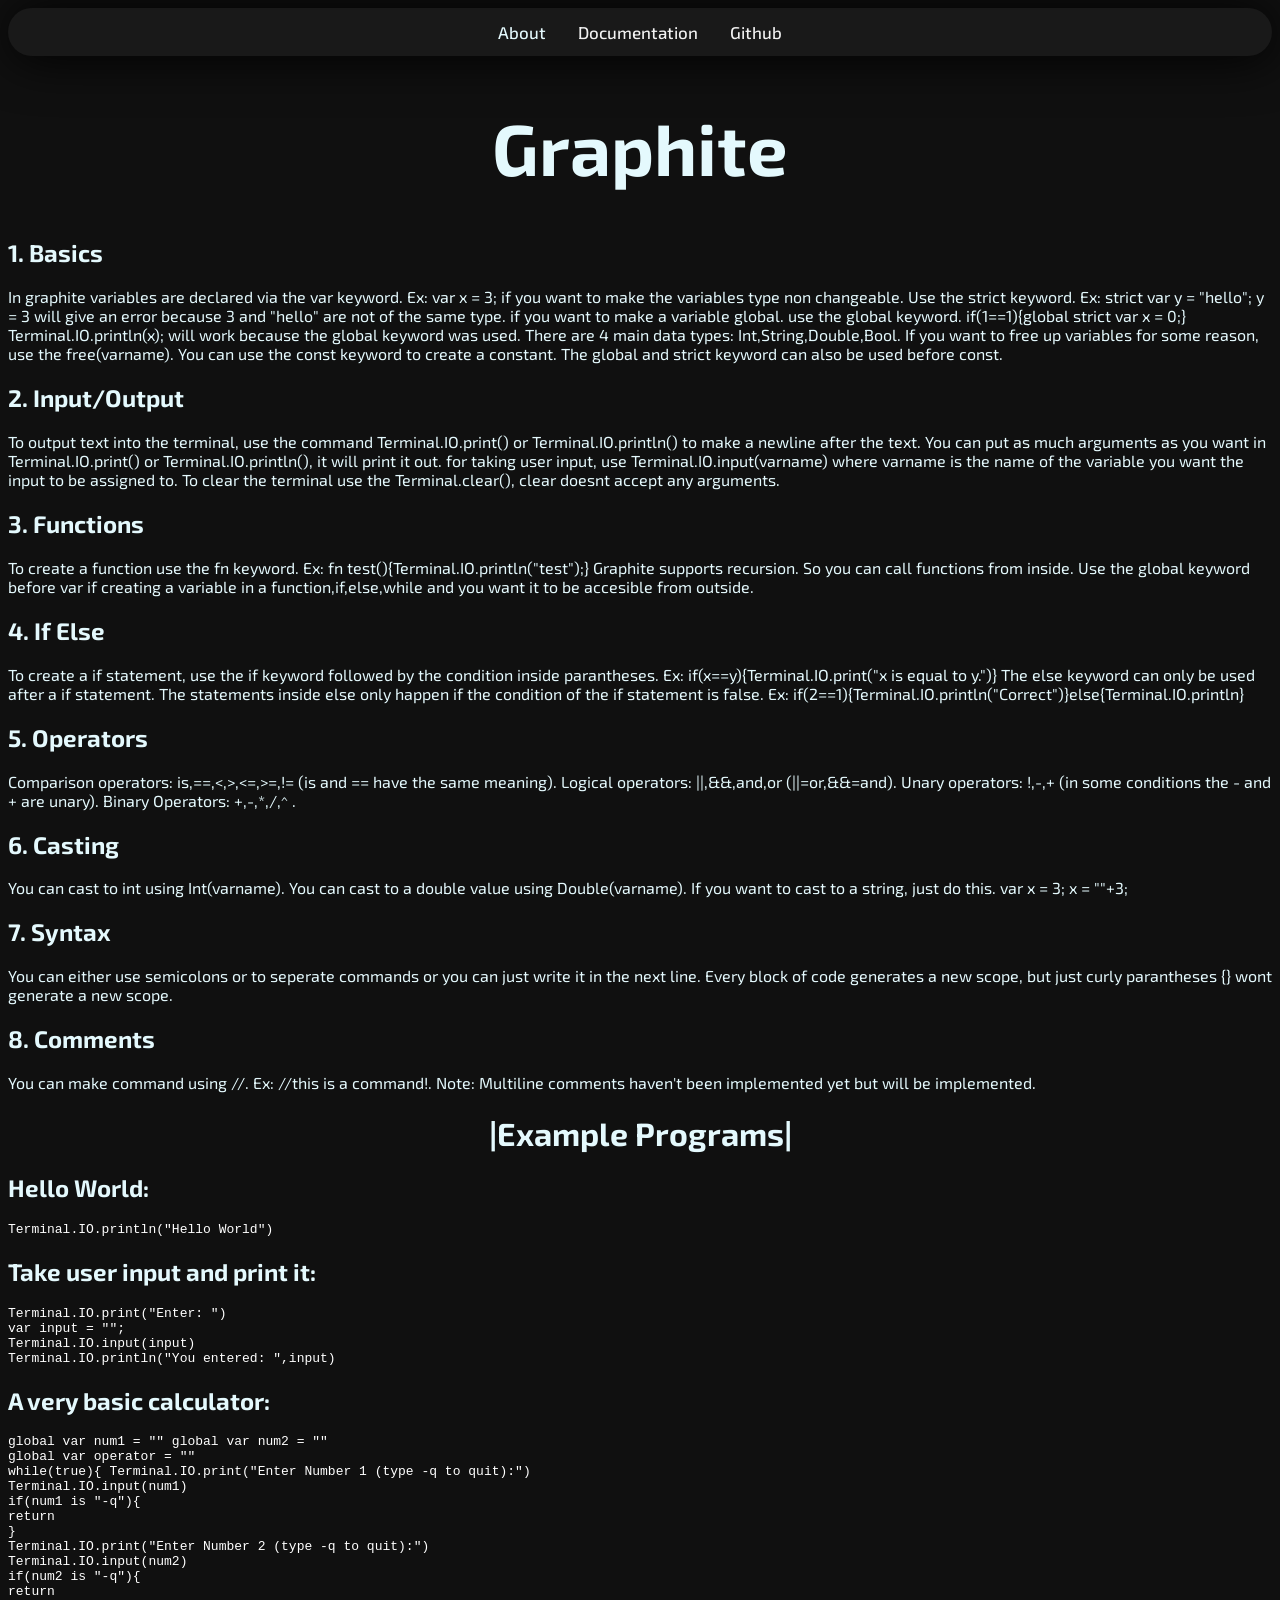
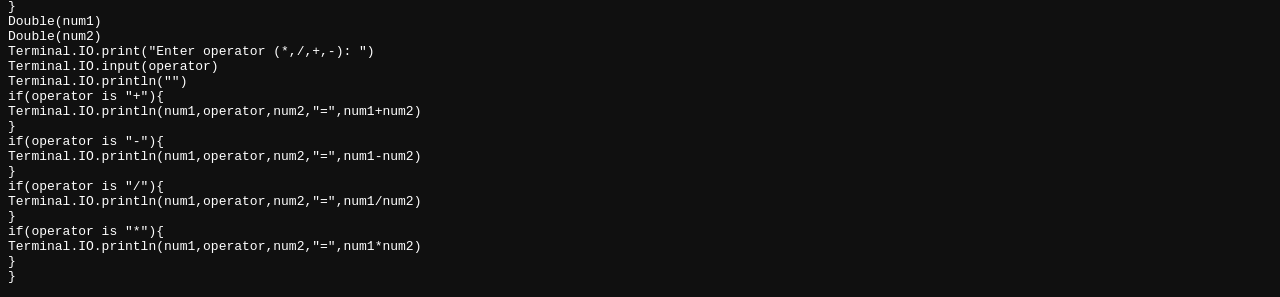
==== documentation/docs.html @ 40293718 "Added parameters into functions. Still fails on some extreme edge cases. Should be fine 99% of the t" ====
<!DOCTYPE html>
<html lang="en">
<head>
    <meta charset="UTF-8">
    <meta name="viewport" content="width=device-width, initial-scale=1.0">
    <title>Graphite|Documentation</title>
    <link rel="stylesheet" href="style.css">
</head>
<body>
    <div class="topnav">
    <a class="active" href="index.html">About</a>
    <a href="docs.html">Documentation</a>
    <a href="#git">Github</a>
    </div>
    <center><h1 id="text" class="Name">Graphite</h1></center>
    <h2>1. Basics</h2>
    <p>In graphite variables are declared via the var keyword. Ex: var x = 3; if you want to make the variables type non changeable. Use the strict keyword. Ex: strict var y = "hello"; y = 3 will give an error because 3 and "hello" are not of the same type. if you want to make a variable global. use the global keyword. if(1==1){global strict var x = 0;} Terminal.IO.println(x); will work because the global keyword was used. There are 4 main data types: Int,String,Double,Bool. If you want to free up variables for some reason, use the free(varname). You can use the const keyword to create a constant. The global and strict keyword can also be used before const.</p>
    <h2>2. Input/Output</h2>
    <p>To output text into the terminal, use the command Terminal.IO.print() or Terminal.IO.println() to make a newline after the text. You can put as much arguments as you want in Terminal.IO.print() or Terminal.IO.println(), it will print it out. for taking user input, use Terminal.IO.input(varname) where varname is the name of the variable you want the input to be assigned to. To clear the terminal use the Terminal.clear(), clear doesnt accept any arguments.</p>
    <h2>3. Functions</h2>
    <p>To create a function use the fn keyword. Ex: fn test(){Terminal.IO.println("test");} Graphite supports recursion. So you can call functions from inside. Use the global keyword before var if creating a variable in a function,if,else,while and you want it to be accesible from outside.</p>
    <h2>4. If Else</h2>
    <p>To create a if statement, use the if keyword followed by the condition inside parantheses. Ex: if(x==y){Terminal.IO.print("x is equal to y.")}  The else keyword can only be used after a if statement. The statements inside else only happen if the condition of the if statement is false. Ex: if(2==1){Terminal.IO.println("Correct")}else{Terminal.IO.println}</p>
    <h2>5. Operators</h2>
    <p>Comparison operators: is,==,<,>,<=,>=,!= (is and == have the same meaning). Logical operators: ||,&&,and,or (||=or,&&=and). Unary operators: !,-,+ (in some conditions the - and + are unary). Binary Operators: +,-,*,/,^ .</p>
    <h2>6. Casting</h2>
    <p>You can cast to int using Int(varname). You can cast to a double value using Double(varname). If you want to cast to a string, just do this. var x = 3; x = ""+3;</p>
    <h2>7. Syntax</h2>
    <p>You can either use semicolons or to seperate commands or you can just write it in the next line. Every block of code generates a new scope, but just curly parantheses {} wont generate a new scope. </p>
    <h2>8. Comments</h2>
    <p>You can make command using //. Ex: //this is a command!. Note: Multiline comments haven't been implemented yet but will be implemented.</p>

    <center><h1>|Example Programs|</h1></center>
    <h2>Hello World:</h2>
    <p class="code">Terminal.IO.println("Hello World")</p>
    <h2>Take user input and print it:</h2>
    <p class="code">Terminal.IO.print("Enter: ") <br>
    var input = ""; <br>
    Terminal.IO.input(input) <br>
    Terminal.IO.println("You entered: ",input)
    </p>
    <h2>A very basic calculator:</h2>
    <p class="code">global var num1 = ""
global var num2 = "" <br>
global var operator = "" <br>
while(true){

    Terminal.IO.print("Enter Number 1 (type -q to quit):") <br>
    Terminal.IO.input(num1) <br>
    if(num1 is "-q"){<br>
        return<br>
    } <br>
    Terminal.IO.print("Enter Number 2 (type -q to quit):")<br>
    Terminal.IO.input(num2)<br>
    if(num2 is "-q"){<br>
        return<br>
    } <br>
    Double(num1)<br>
    Double(num2)<br>

    Terminal.IO.print("Enter operator (*,/,+,-): ")<br>
    Terminal.IO.input(operator)<br>
    Terminal.IO.println("")<br>
    if(operator is "+"){<br>
        Terminal.IO.println(num1,operator,num2,"=",num1+num2)<br>
    } <br>
    if(operator is "-"){ <br>
        Terminal.IO.println(num1,operator,num2,"=",num1-num2) <br>
    } <br>
    if(operator is "/"){ <br>
        Terminal.IO.println(num1,operator,num2,"=",num1/num2) <br>
    }<br>
    if(operator is "*"){<br>
        Terminal.IO.println(num1,operator,num2,"=",num1*num2)<br>
    } <br>
    
} <br></p>
</body>
</html>
---- documentation/style.css ----
@font-face {
  font-family: Exo2;
  src: url(Exo2-VariableFont_wght.ttf);
}


body{
    background-color: #101010;
    color:rgb(228, 249, 253);
    font-family: Exo2;
}

.Name{
    font-family: Exo2;
    font-size: 4.5em;
}

.topnav {
  background-color: #191919;;
  font-family: Exo2;
  font-weight: 500;
  overflow: hidden;
  display: flex;
  border-radius: 40px; 
  box-shadow: black 2px 2px 50px;
  justify-content: center;
  transition: box-shadow 0.3s ease-in-out;
}

/* Style the links inside the navigation bar */
.topnav a {
  float: left;
  color: #f2f2f2;
  text-align: center;
  padding: 14px 16px;
  text-decoration: none;

  font-size: 17px;
    transition: background-color 0.2s ease, 
              color 0.2s ease, 
              transform 0.2s ease;
}
.topnav:hover{
  box-shadow: rgb(0, 0, 0) 4px 4px 60px;
}
/* Change the color of links on hover */
.topnav a:hover {
    text-decoration: underline;
}

/* Add a color to the active/current link */
.topnav a.active {
  background-color: #191919;
  color: rgb(228, 249, 253);
}

::selection {
  background-color: rgb(228, 249, 253);; 
  color: #101010;            
}

/* Gecko browsers (Firefox) */
::-moz-selection {
  background-color: rgb(228, 249, 253);;
  color: #101010;
}


.textContainer{
    background-color: #191919;
  /* Clips the element perfectly into an iOS app icon shape */
  clip-path: url(#apple-squircle); 
  height: 600px;
  width: 300px;
      border-radius: 40px; 
}

.underline{
    font-size: 20px;
    font-weight: 400;
    text-decoration: underline;
}
.textBox{
    padding: 15px;
    font-size: 20px;
    font-weight: 400;
}


.code{
  font-family: monospace;
  font-size: 13px;
  color: white;
}
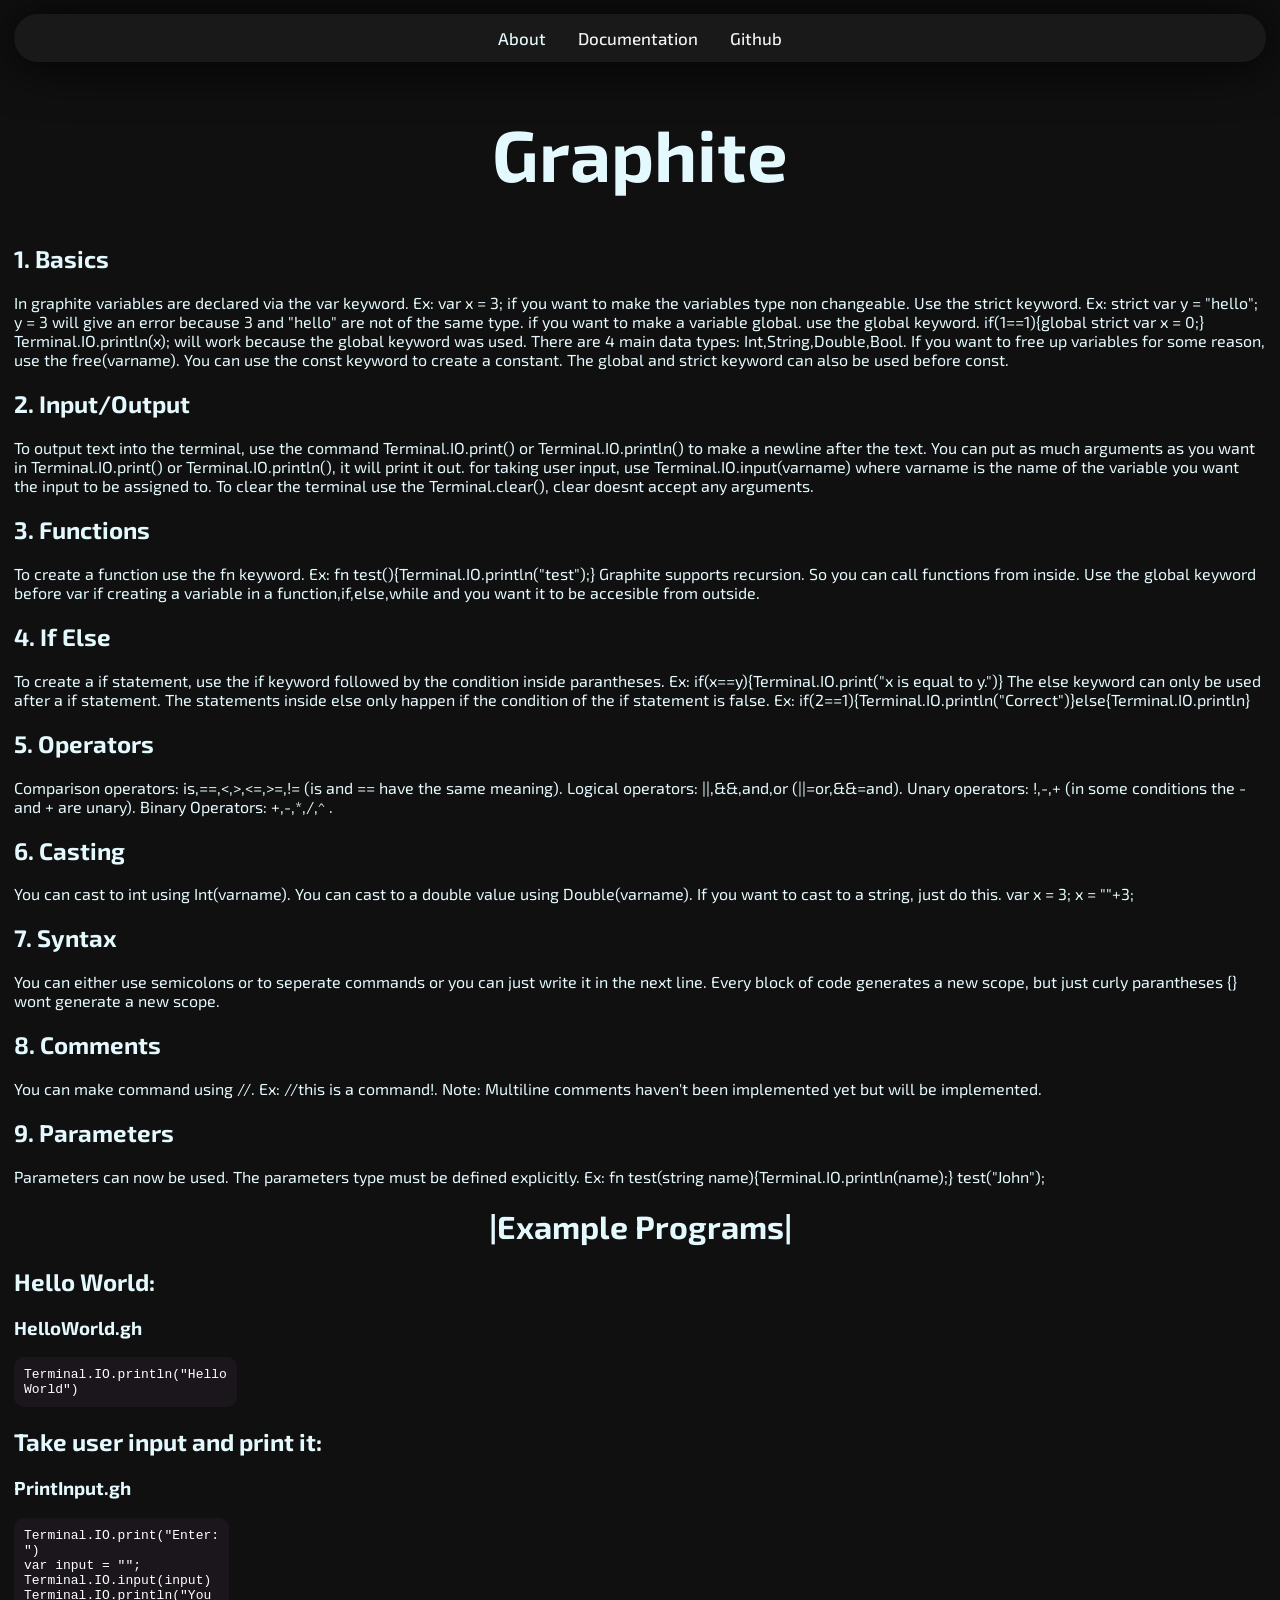
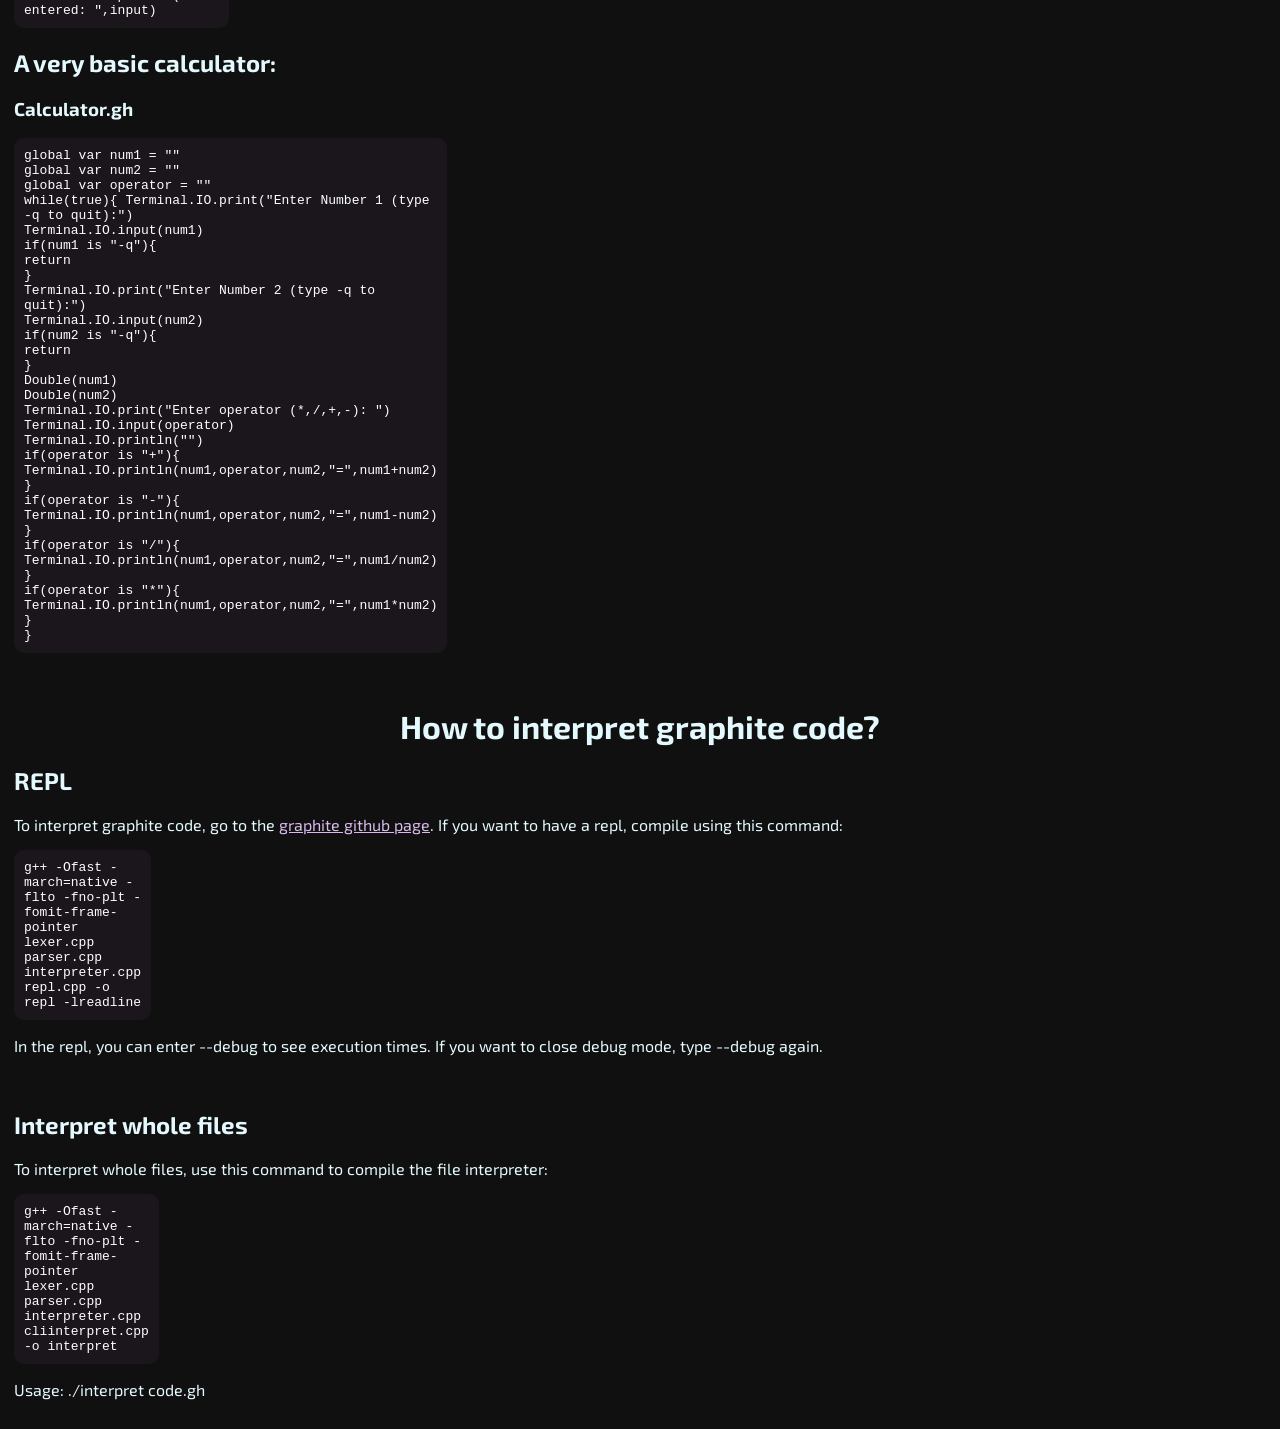
==== commit 102f7099: "Documentation expanded." ====
--- a/documentation/docs.html
+++ b/documentation/docs.html
@@ -10,7 +10,7 @@
     <div class="topnav">
     <a class="active" href="index.html">About</a>
     <a href="docs.html">Documentation</a>
-    <a href="#git">Github</a>
+    <a href="https://github.com/g0ld5x/Graphite" target="_blank">Github</a>
     </div>
     <center><h1 id="text" class="Name">Graphite</h1></center>
     <h2>1. Basics</h2>
@@ -29,18 +29,23 @@
     <p>You can either use semicolons or to seperate commands or you can just write it in the next line. Every block of code generates a new scope, but just curly parantheses {} wont generate a new scope. </p>
     <h2>8. Comments</h2>
     <p>You can make command using //. Ex: //this is a command!. Note: Multiline comments haven't been implemented yet but will be implemented.</p>
+    <h2>9. Parameters</h2>
+    <p>Parameters can now be used. The parameters type must be defined explicitly. Ex: fn test(string name){Terminal.IO.println(name);} test("John");</p>
 
     <center><h1>|Example Programs|</h1></center>
     <h2>Hello World:</h2>
+    <h3>HelloWorld.gh</h3>
     <p class="code">Terminal.IO.println("Hello World")</p>
     <h2>Take user input and print it:</h2>
+    <h3>PrintInput.gh</h3>
     <p class="code">Terminal.IO.print("Enter: ") <br>
     var input = ""; <br>
     Terminal.IO.input(input) <br>
     Terminal.IO.println("You entered: ",input)
     </p>
     <h2>A very basic calculator:</h2>
-    <p class="code">global var num1 = ""
+    <h3>Calculator.gh</h3>
+    <p class="code">global var num1 = "" <br>
 global var num2 = "" <br>
 global var operator = "" <br>
 while(true){
@@ -75,5 +80,13 @@
     } <br>
     
 } <br></p>
+<br>
+
+<center><h1>How to interpret graphite code?</h1></center>
+<h2>REPL</h2>
+<p>To interpret graphite code, go to the <a href="https://github.com/g0ld5x/Graphite" target="_blank">graphite github page</a>. If you want to have a repl, compile using this command:</p> <p class="code"> g++ -Ofast -march=native -flto -fno-plt -fomit-frame-pointer lexer.cpp parser.cpp interpreter.cpp repl.cpp -o repl -lreadline </p> <p>In the repl, you can enter --debug to see execution times. If you want to close debug mode, type --debug again.</p>
+<br>
+<h2>Interpret whole files</h2>
+<p>To interpret whole files, use this command to compile the file interpreter: </p> <p class="code">g++ -Ofast -march=native -flto -fno-plt -fomit-frame-pointer lexer.cpp parser.cpp interpreter.cpp cliinterpret.cpp -o interpret</p> <p>Usage: ./interpret code.gh</p>
 </body>
 </html>
--- a/documentation/style.css
+++ b/documentation/style.css
@@ -8,6 +8,7 @@
     background-color: #101010;
     color:rgb(228, 249, 253);
     font-family: Exo2;
+    padding: 6px;
 }
 
 .Name{
@@ -68,8 +69,6 @@
 
 .textContainer{
     background-color: #191919;
-  /* Clips the element perfectly into an iOS app icon shape */
-  clip-path: url(#apple-squircle); 
   height: 600px;
   width: 300px;
       border-radius: 40px; 
@@ -88,7 +87,15 @@
 
 
 .code{
+  background-color: rgb(26, 22, 27);
+  width: min-content;
+  border-radius: 10px;
+  padding: 10px;
   font-family: monospace;
   font-size: 13px;
   color: white;
+}
+
+a{
+  color:rgb(216, 186, 236);
 }
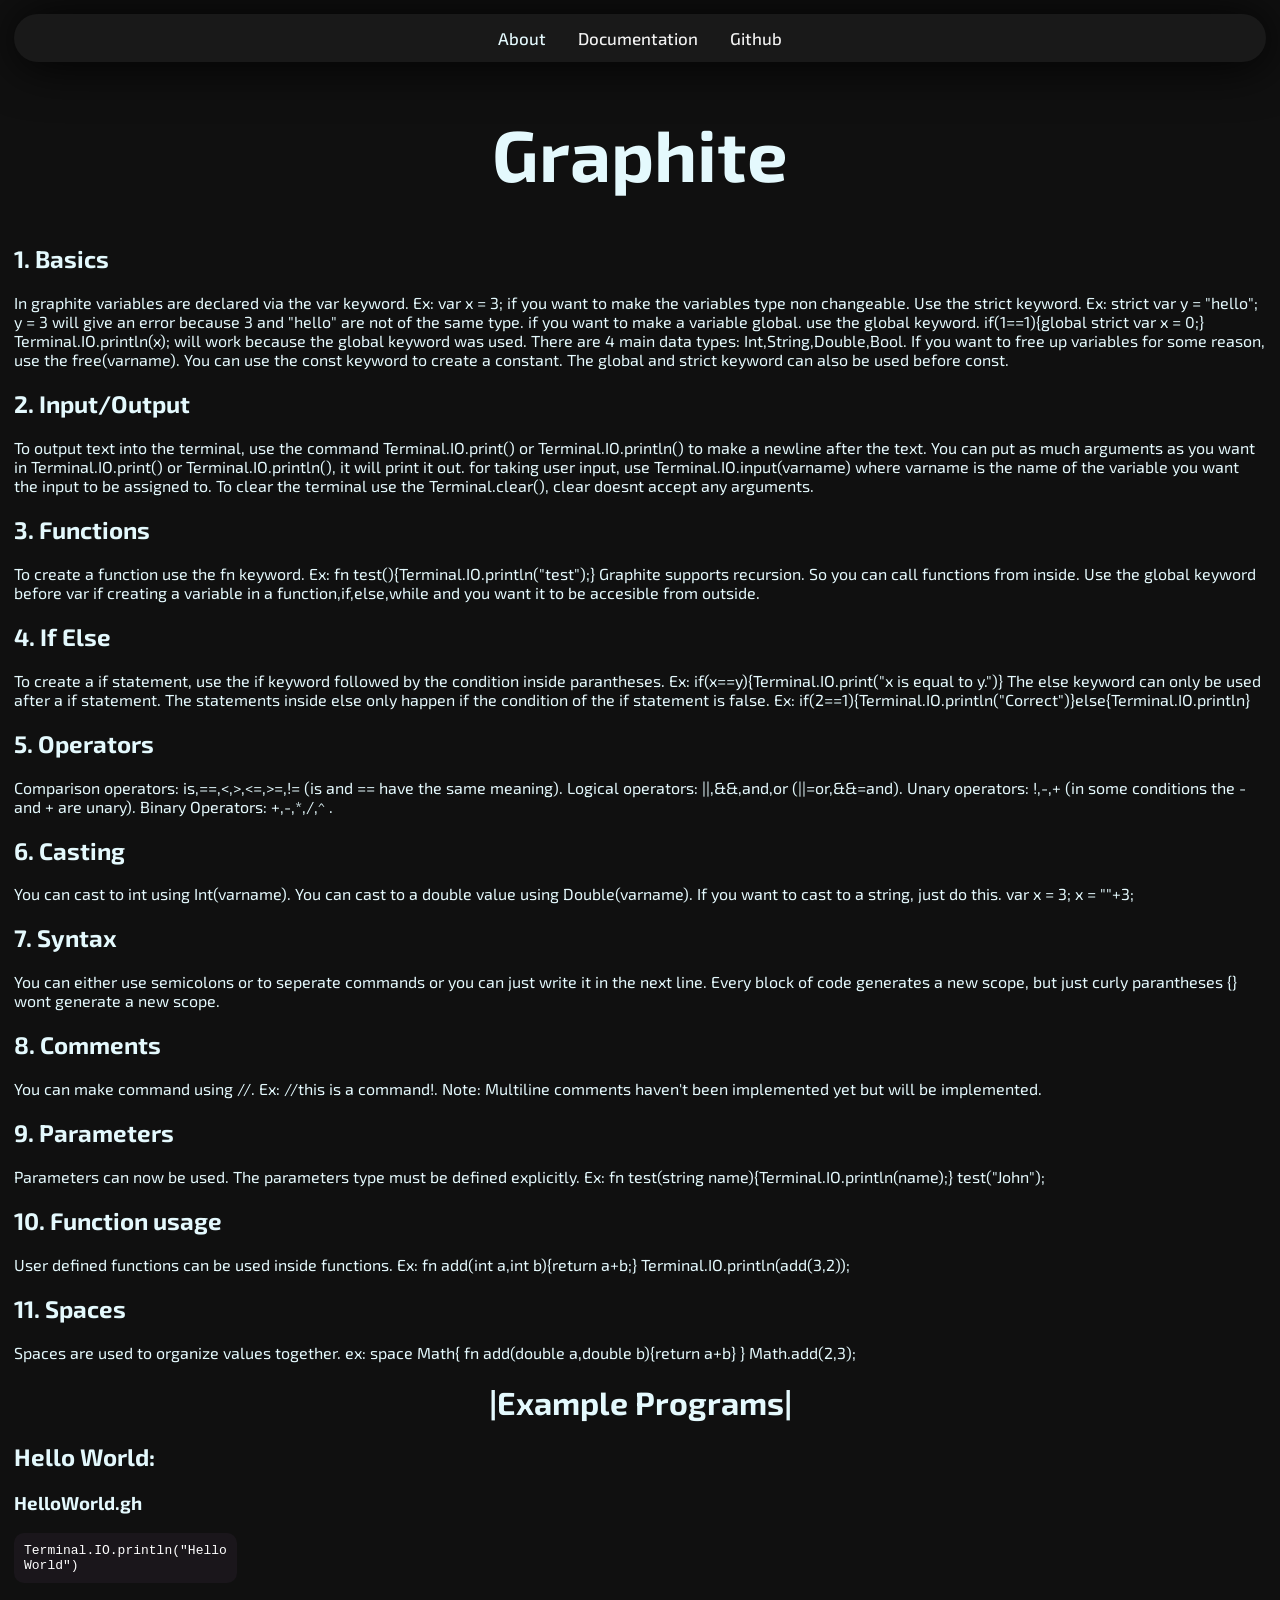
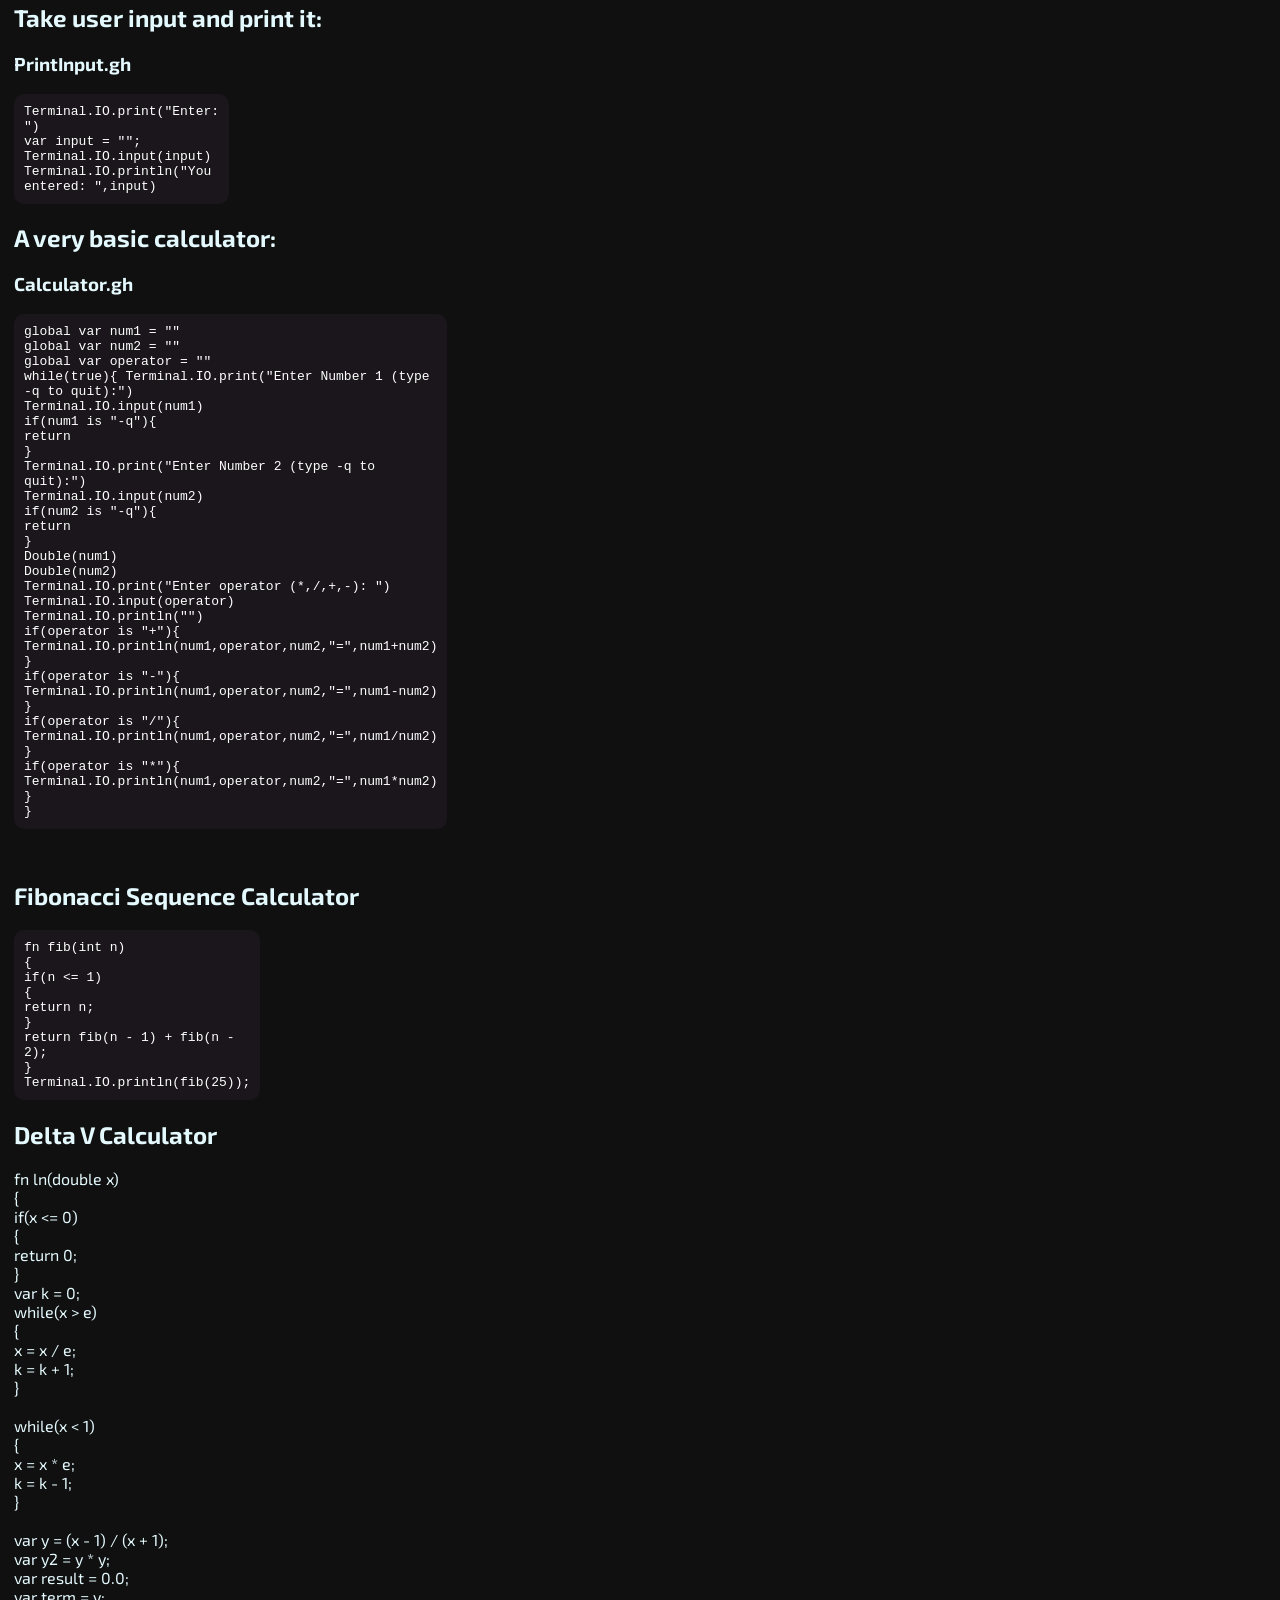
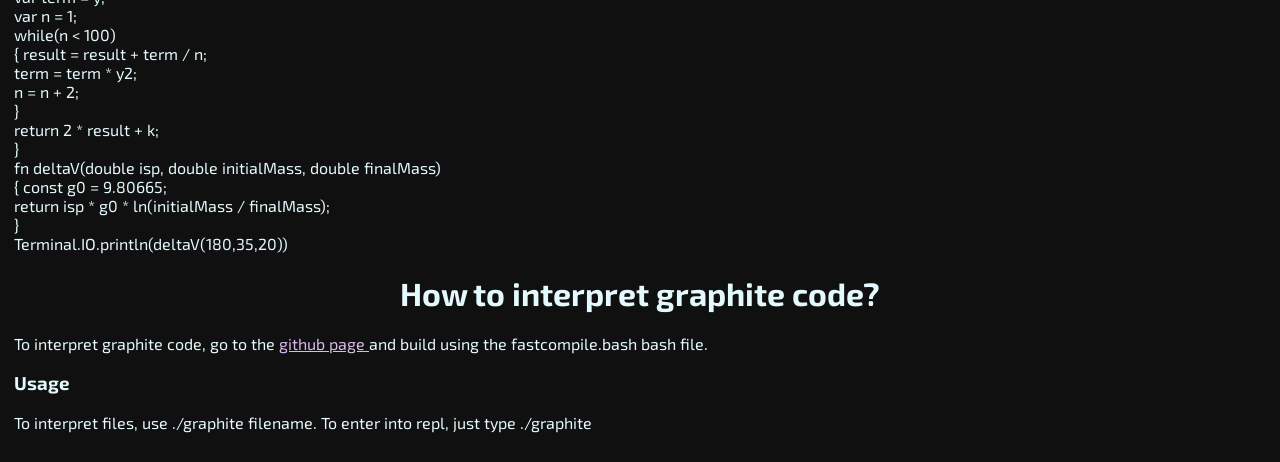
==== commit 26842b80: "Added name(spaces), check docs for more info." ====
--- a/documentation/docs.html
+++ b/documentation/docs.html
@@ -31,6 +31,10 @@
     <p>You can make command using //. Ex: //this is a command!. Note: Multiline comments haven't been implemented yet but will be implemented.</p>
     <h2>9. Parameters</h2>
     <p>Parameters can now be used. The parameters type must be defined explicitly. Ex: fn test(string name){Terminal.IO.println(name);} test("John");</p>
+    <h2>10. Function usage</h2>
+    <p>User defined functions can be used inside functions. Ex: fn add(int a,int b){return a+b;} Terminal.IO.println(add(3,2));</p>
+    <h2>11. Spaces</h2>
+    <p>Spaces are used to organize values together. ex: space Math{ fn add(double a,double b){return a+b} }   Math.add(2,3);</p>
 
     <center><h1>|Example Programs|</h1></center>
     <h2>Hello World:</h2>
@@ -81,12 +85,75 @@
     
 } <br></p>
 <br>
+<h2>Fibonacci Sequence Calculator</h2>
+<p class="code">
+    fn fib(int n) <br>
+{ <br>
+    if(n <= 1) <br>
+    { <br>
+        return n; <br>
+    } <br>
+
+    return fib(n - 1) + fib(n - 2); <br>
+} <br>
+
+Terminal.IO.println(fib(25)); <br>
+</p>
+
+<h2>Delta V Calculator</h2>
+<p>
+    fn ln(double x) <br>
+{ <br>
+    if(x <= 0) <br>
+    { <br>
+        return 0; <br>
+    } <br>
+
+    var k = 0; <br>
+
+    while(x > e) <br>
+    { <br>
+        x = x / e; <br>
+        k = k + 1; <br>
+    } <br>
+ <br>
+    while(x < 1) <br>
+    { <br>
+        x = x * e; <br>
+        k = k - 1; <br>
+    } <br>
+<br>
+    var y = (x - 1) / (x + 1); <br>
+
+    var y2 = y * y; <br>
+    var result = 0.0; <br>
+
+    var term = y; <br>
+    var n = 1; <br>
+
+    while(n < 100) <br>
+    {
+        result = result + term / n; <br>
+
+        term = term * y2; <br>
+        n = n + 2; <br>
+    } <br>
+
+    return 2 * result + k; <br>
+} <br>
+
+fn deltaV(double isp, double initialMass, double finalMass) <br>
+{
+    const g0 = 9.80665; <br>
+    return isp * g0 * ln(initialMass / finalMass); <br>
+} <br>
+
+Terminal.IO.println(deltaV(180,35,20)) <br>
+</p>
 
 <center><h1>How to interpret graphite code?</h1></center>
-<h2>REPL</h2>
-<p>To interpret graphite code, go to the <a href="https://github.com/g0ld5x/Graphite" target="_blank">graphite github page</a>. If you want to have a repl, compile using this command:</p> <p class="code"> g++ -Ofast -march=native -flto -fno-plt -fomit-frame-pointer lexer.cpp parser.cpp interpreter.cpp repl.cpp -o repl -lreadline </p> <p>In the repl, you can enter --debug to see execution times. If you want to close debug mode, type --debug again.</p>
-<br>
-<h2>Interpret whole files</h2>
-<p>To interpret whole files, use this command to compile the file interpreter: </p> <p class="code">g++ -Ofast -march=native -flto -fno-plt -fomit-frame-pointer lexer.cpp parser.cpp interpreter.cpp cliinterpret.cpp -o interpret</p> <p>Usage: ./interpret code.gh</p>
+<p>To interpret graphite code, go to the <a href="https://github.com/g0ld5x/Graphite" target="_blank"> github page </a> and build using the fastcompile.bash bash file.</p>
+<h3>Usage</h3>
+<p>To interpret files, use ./graphite filename. To enter into repl, just type ./graphite</p>
 </body>
 </html>
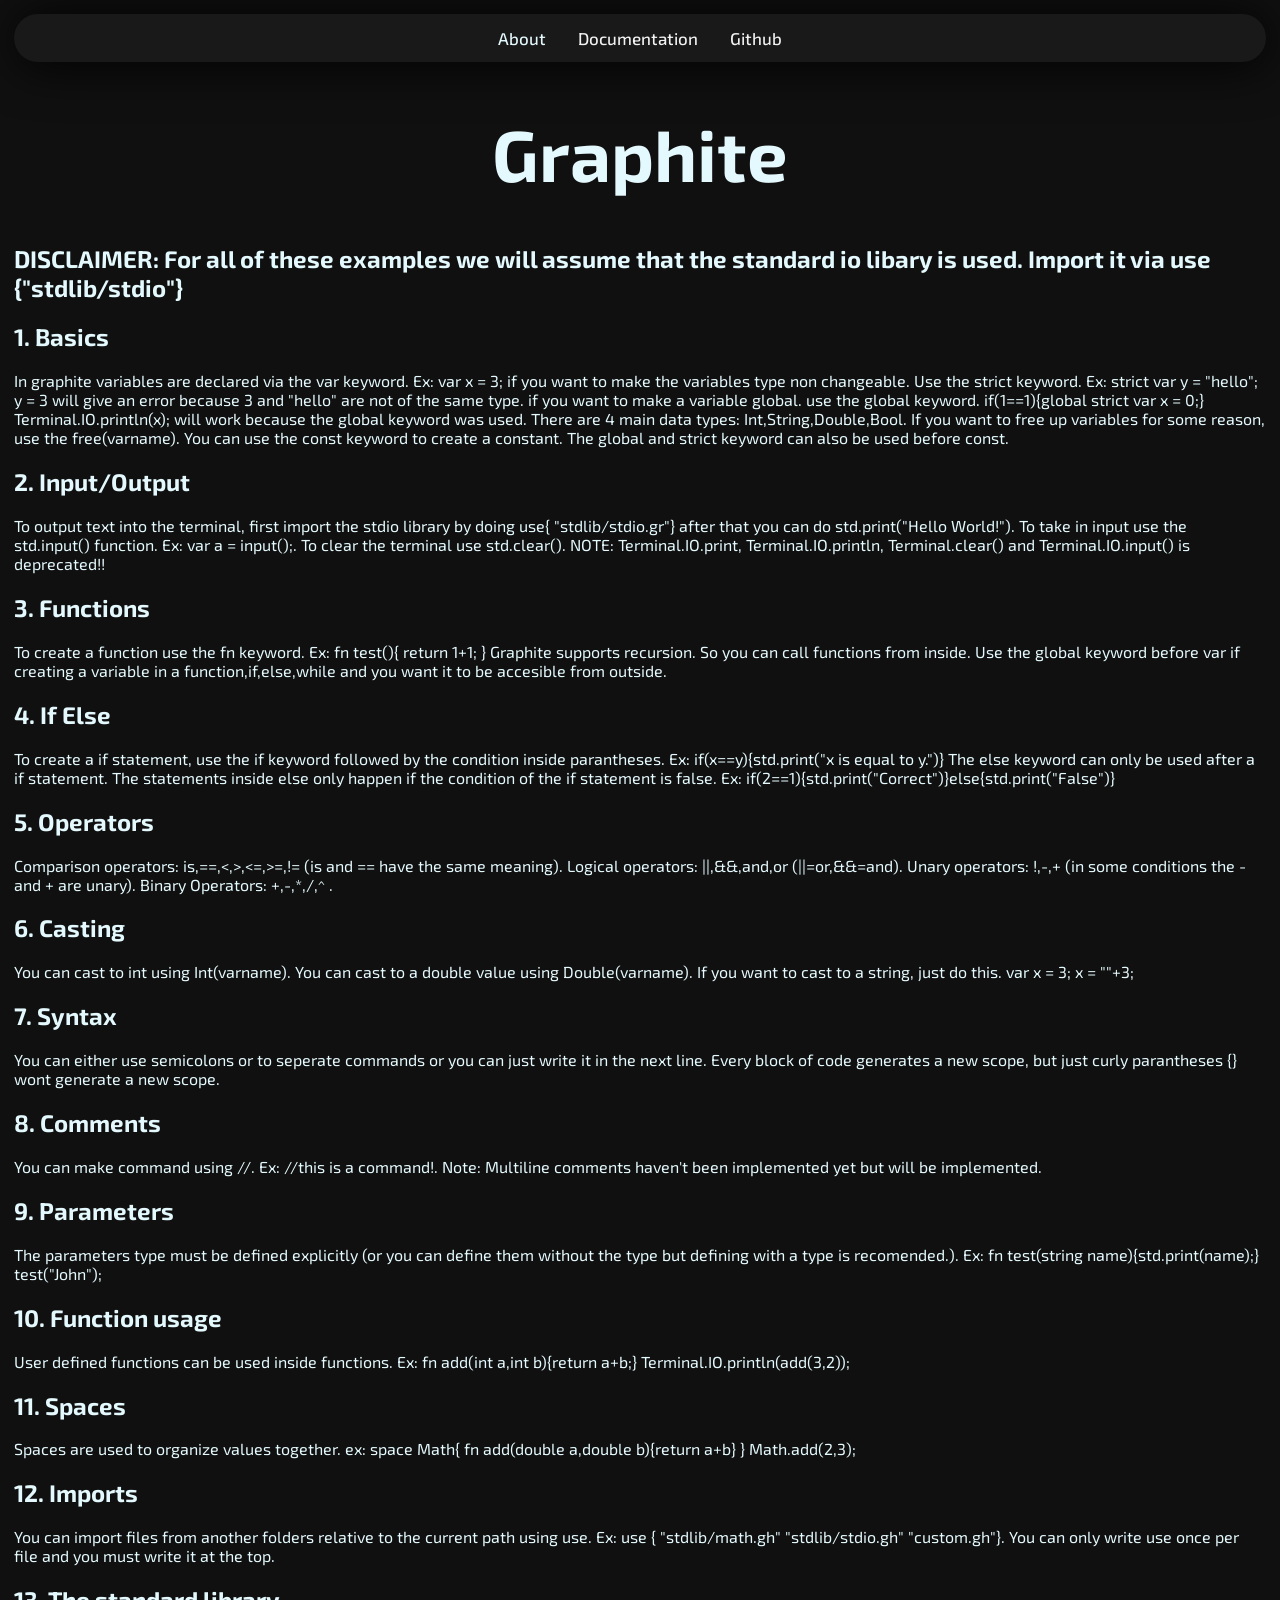
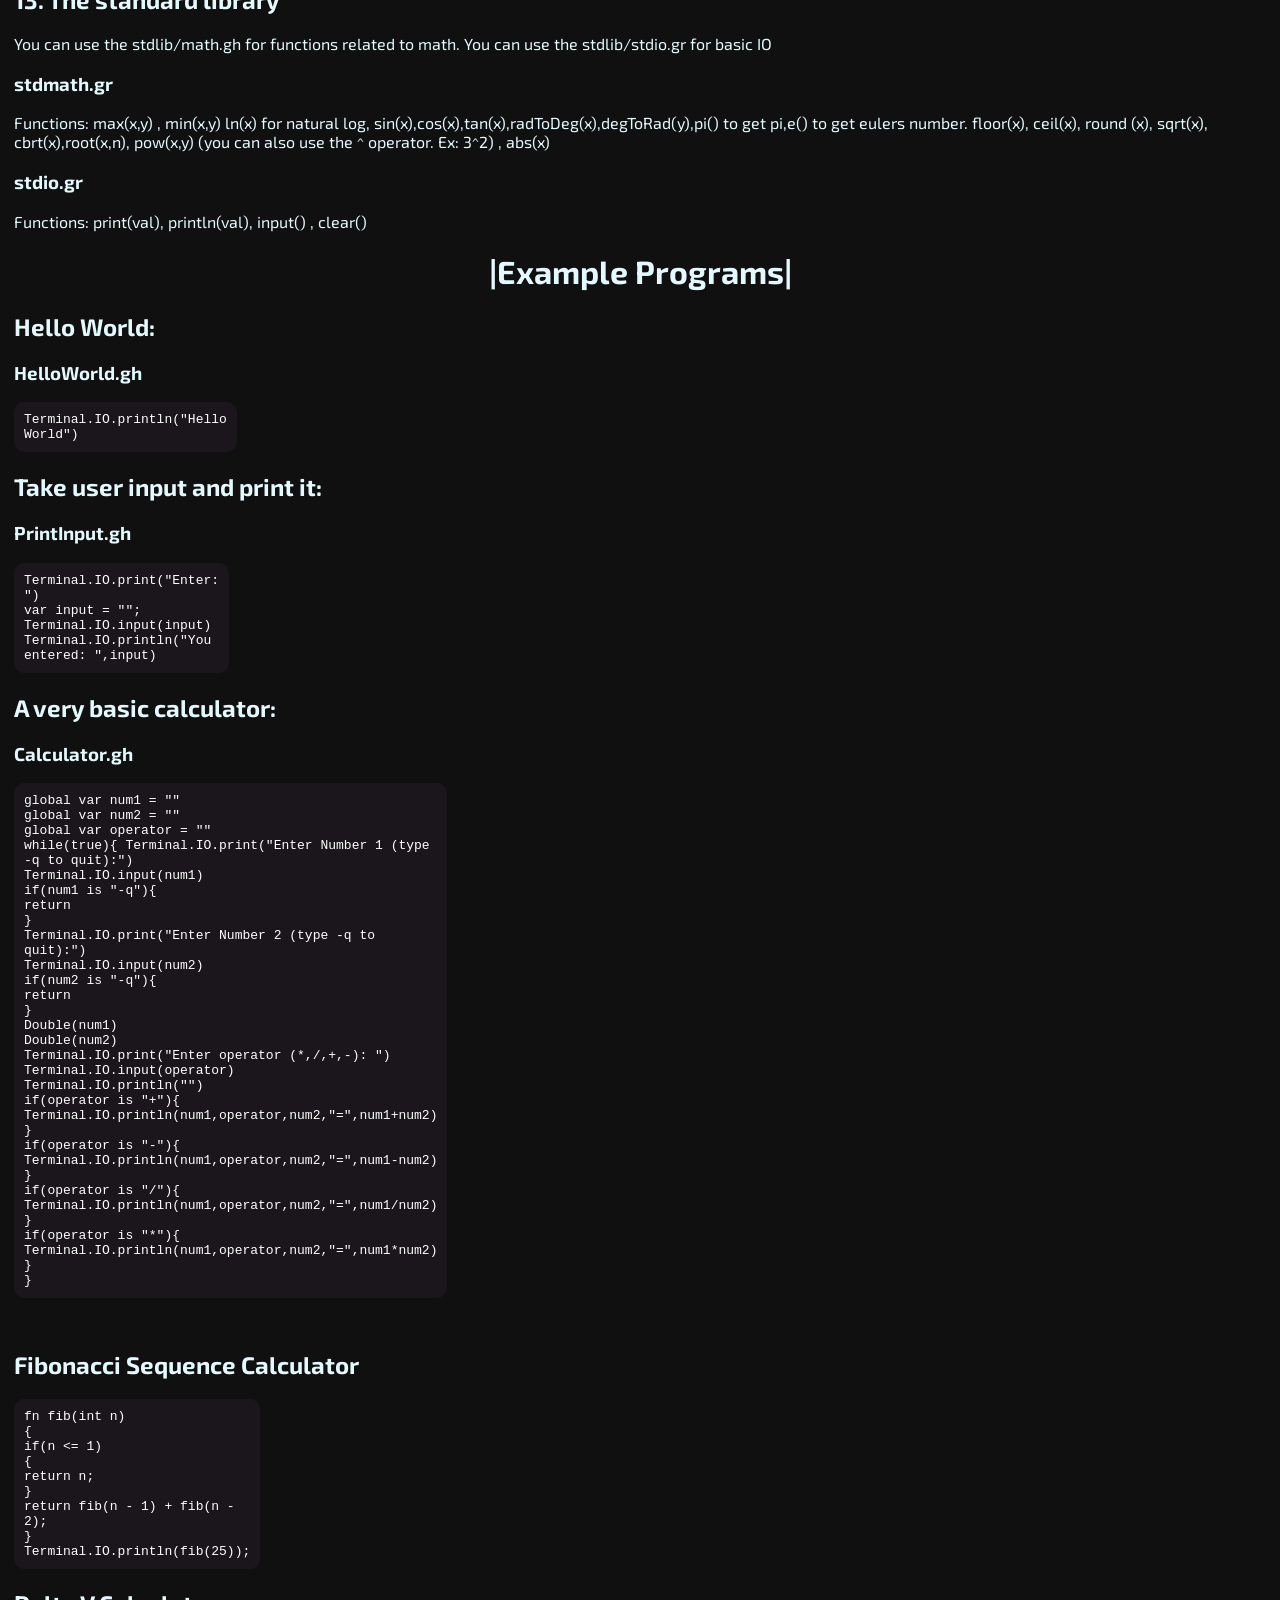
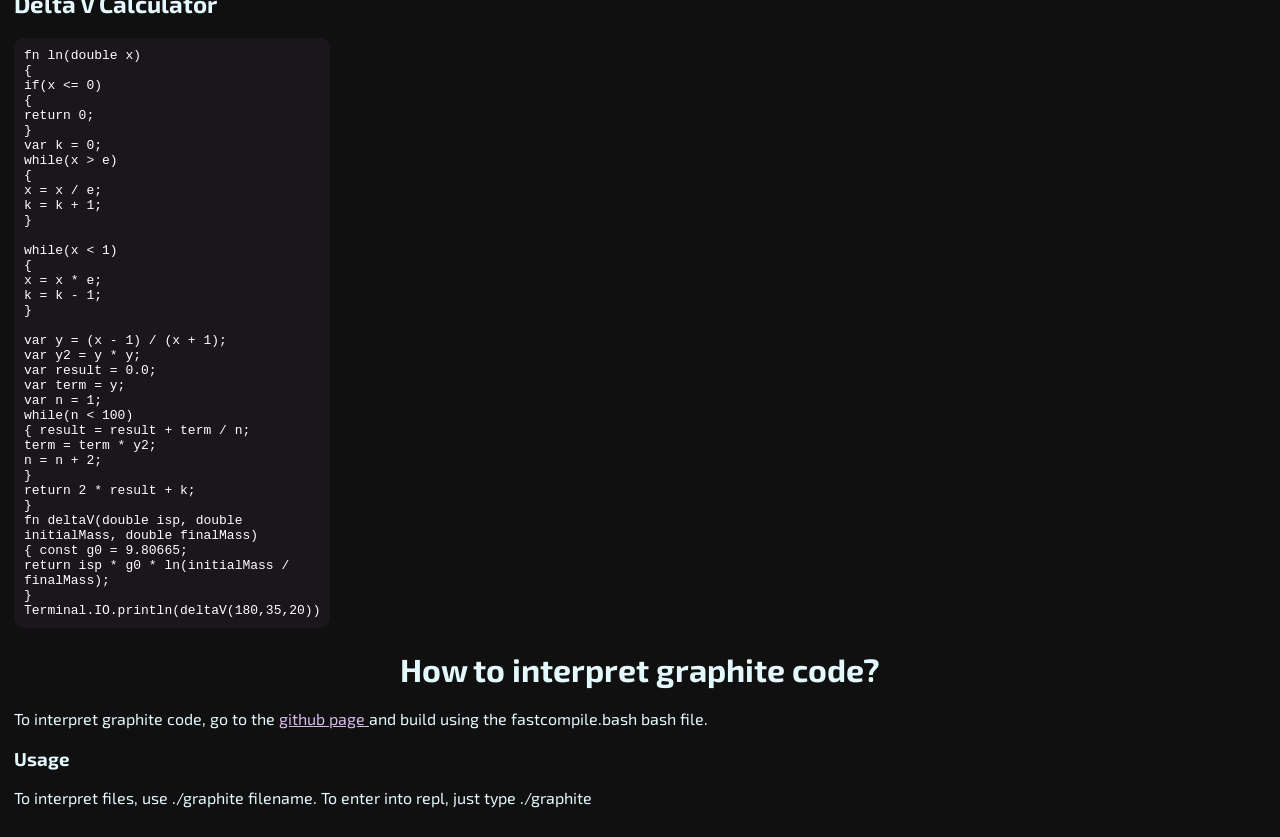
==== commit cef062a6: "Updated the documentation." ====
--- a/documentation/docs.html
+++ b/documentation/docs.html
@@ -13,14 +13,15 @@
     <a href="https://github.com/g0ld5x/Graphite" target="_blank">Github</a>
     </div>
     <center><h1 id="text" class="Name">Graphite</h1></center>
+    <h2>DISCLAIMER: For all of these examples we will assume that the standard io libary is used. Import it via use {"stdlib/stdio"}</h2>
     <h2>1. Basics</h2>
     <p>In graphite variables are declared via the var keyword. Ex: var x = 3; if you want to make the variables type non changeable. Use the strict keyword. Ex: strict var y = "hello"; y = 3 will give an error because 3 and "hello" are not of the same type. if you want to make a variable global. use the global keyword. if(1==1){global strict var x = 0;} Terminal.IO.println(x); will work because the global keyword was used. There are 4 main data types: Int,String,Double,Bool. If you want to free up variables for some reason, use the free(varname). You can use the const keyword to create a constant. The global and strict keyword can also be used before const.</p>
     <h2>2. Input/Output</h2>
-    <p>To output text into the terminal, use the command Terminal.IO.print() or Terminal.IO.println() to make a newline after the text. You can put as much arguments as you want in Terminal.IO.print() or Terminal.IO.println(), it will print it out. for taking user input, use Terminal.IO.input(varname) where varname is the name of the variable you want the input to be assigned to. To clear the terminal use the Terminal.clear(), clear doesnt accept any arguments.</p>
+    <p>To output text into the terminal, first import the stdio library by doing use{ "stdlib/stdio.gr"} after that you can do std.print("Hello World!"). To take in input use the std.input() function. Ex: var a = input();. To clear the terminal use std.clear(). NOTE: Terminal.IO.print, Terminal.IO.println, Terminal.clear() and Terminal.IO.input() is deprecated!!  </p>
     <h2>3. Functions</h2>
-    <p>To create a function use the fn keyword. Ex: fn test(){Terminal.IO.println("test");} Graphite supports recursion. So you can call functions from inside. Use the global keyword before var if creating a variable in a function,if,else,while and you want it to be accesible from outside.</p>
+    <p>To create a function use the fn keyword. Ex: fn test(){ return 1+1; } Graphite supports recursion. So you can call functions from inside. Use the global keyword before var if creating a variable in a function,if,else,while and you want it to be accesible from outside.</p>
     <h2>4. If Else</h2>
-    <p>To create a if statement, use the if keyword followed by the condition inside parantheses. Ex: if(x==y){Terminal.IO.print("x is equal to y.")}  The else keyword can only be used after a if statement. The statements inside else only happen if the condition of the if statement is false. Ex: if(2==1){Terminal.IO.println("Correct")}else{Terminal.IO.println}</p>
+    <p>To create a if statement, use the if keyword followed by the condition inside parantheses. Ex: if(x==y){std.print("x is equal to y.")}  The else keyword can only be used after a if statement. The statements inside else only happen if the condition of the if statement is false. Ex: if(2==1){std.print("Correct")}else{std.print("False")}</p>
     <h2>5. Operators</h2>
     <p>Comparison operators: is,==,<,>,<=,>=,!= (is and == have the same meaning). Logical operators: ||,&&,and,or (||=or,&&=and). Unary operators: !,-,+ (in some conditions the - and + are unary). Binary Operators: +,-,*,/,^ .</p>
     <h2>6. Casting</h2>
@@ -30,12 +31,19 @@
     <h2>8. Comments</h2>
     <p>You can make command using //. Ex: //this is a command!. Note: Multiline comments haven't been implemented yet but will be implemented.</p>
     <h2>9. Parameters</h2>
-    <p>Parameters can now be used. The parameters type must be defined explicitly. Ex: fn test(string name){Terminal.IO.println(name);} test("John");</p>
+    <p> The parameters type must be defined explicitly (or you can define them without the type but defining with a type is recomended.). Ex: fn test(string name){std.print(name);} test("John");</p>
     <h2>10. Function usage</h2>
     <p>User defined functions can be used inside functions. Ex: fn add(int a,int b){return a+b;} Terminal.IO.println(add(3,2));</p>
     <h2>11. Spaces</h2>
     <p>Spaces are used to organize values together. ex: space Math{ fn add(double a,double b){return a+b} }   Math.add(2,3);</p>
-
+    <h2>12. Imports</h2>
+    <p>You can import files from another folders relative to the current path using use. Ex:   use { "stdlib/math.gh" "stdlib/stdio.gh" "custom.gh"}. You can only write use once per file and you must write it at the top.</p>
+    <h2>13. The standard library</h2>
+    <p>You can use the stdlib/math.gh for functions related to math. You can use the stdlib/stdio.gr for basic IO</p>
+    <h3>stdmath.gr</h3>
+    <p>Functions: max(x,y) , min(x,y) ln(x) for natural log, sin(x),cos(x),tan(x),radToDeg(x),degToRad(y),pi() to get pi,e() to get eulers number. floor(x),  ceil(x), round (x), sqrt(x), cbrt(x),root(x,n), pow(x,y) (you can also use the ^ operator. Ex: 3^2) ,  abs(x)</p>
+    <h3>stdio.gr</h3>
+    <p>Functions: print(val), println(val), input() , clear()</p>
     <center><h1>|Example Programs|</h1></center>
     <h2>Hello World:</h2>
     <h3>HelloWorld.gh</h3>
@@ -101,7 +109,7 @@
 </p>
 
 <h2>Delta V Calculator</h2>
-<p>
+<p class="code">
     fn ln(double x) <br>
 { <br>
     if(x <= 0) <br>
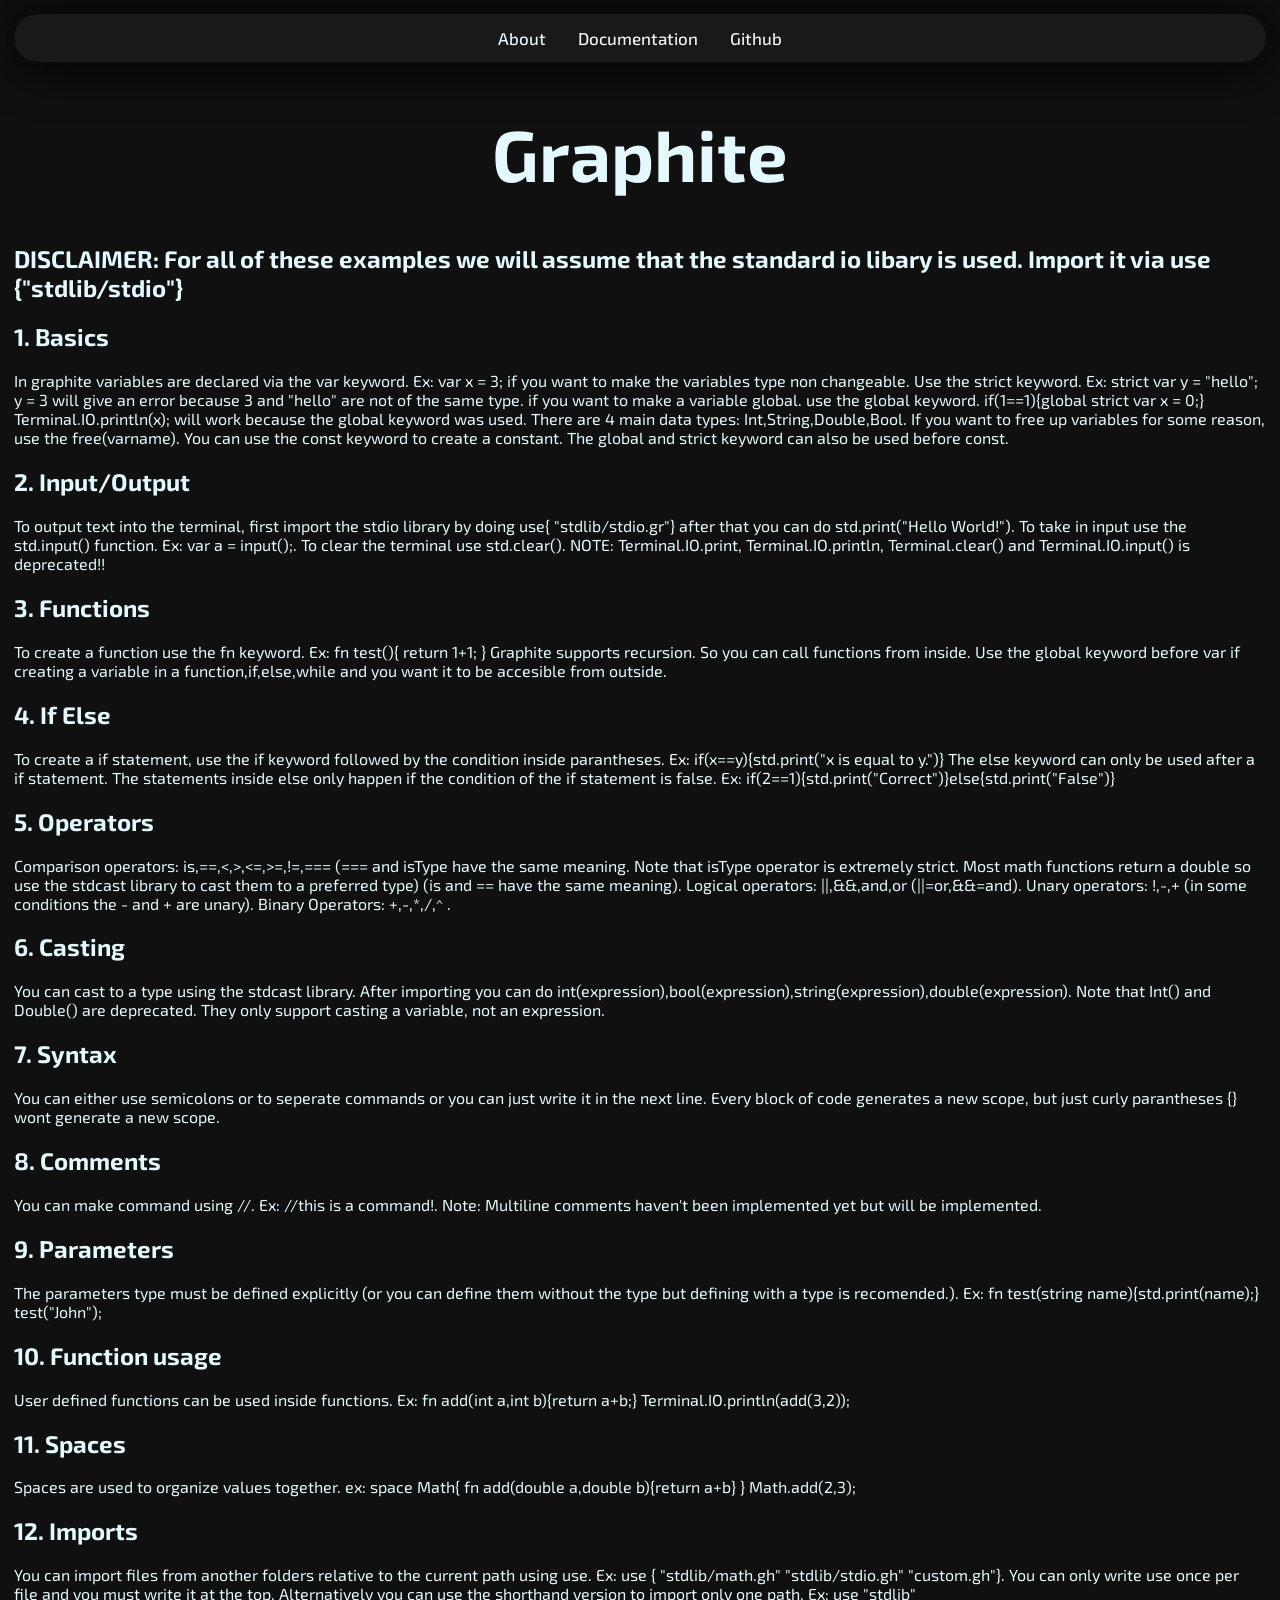
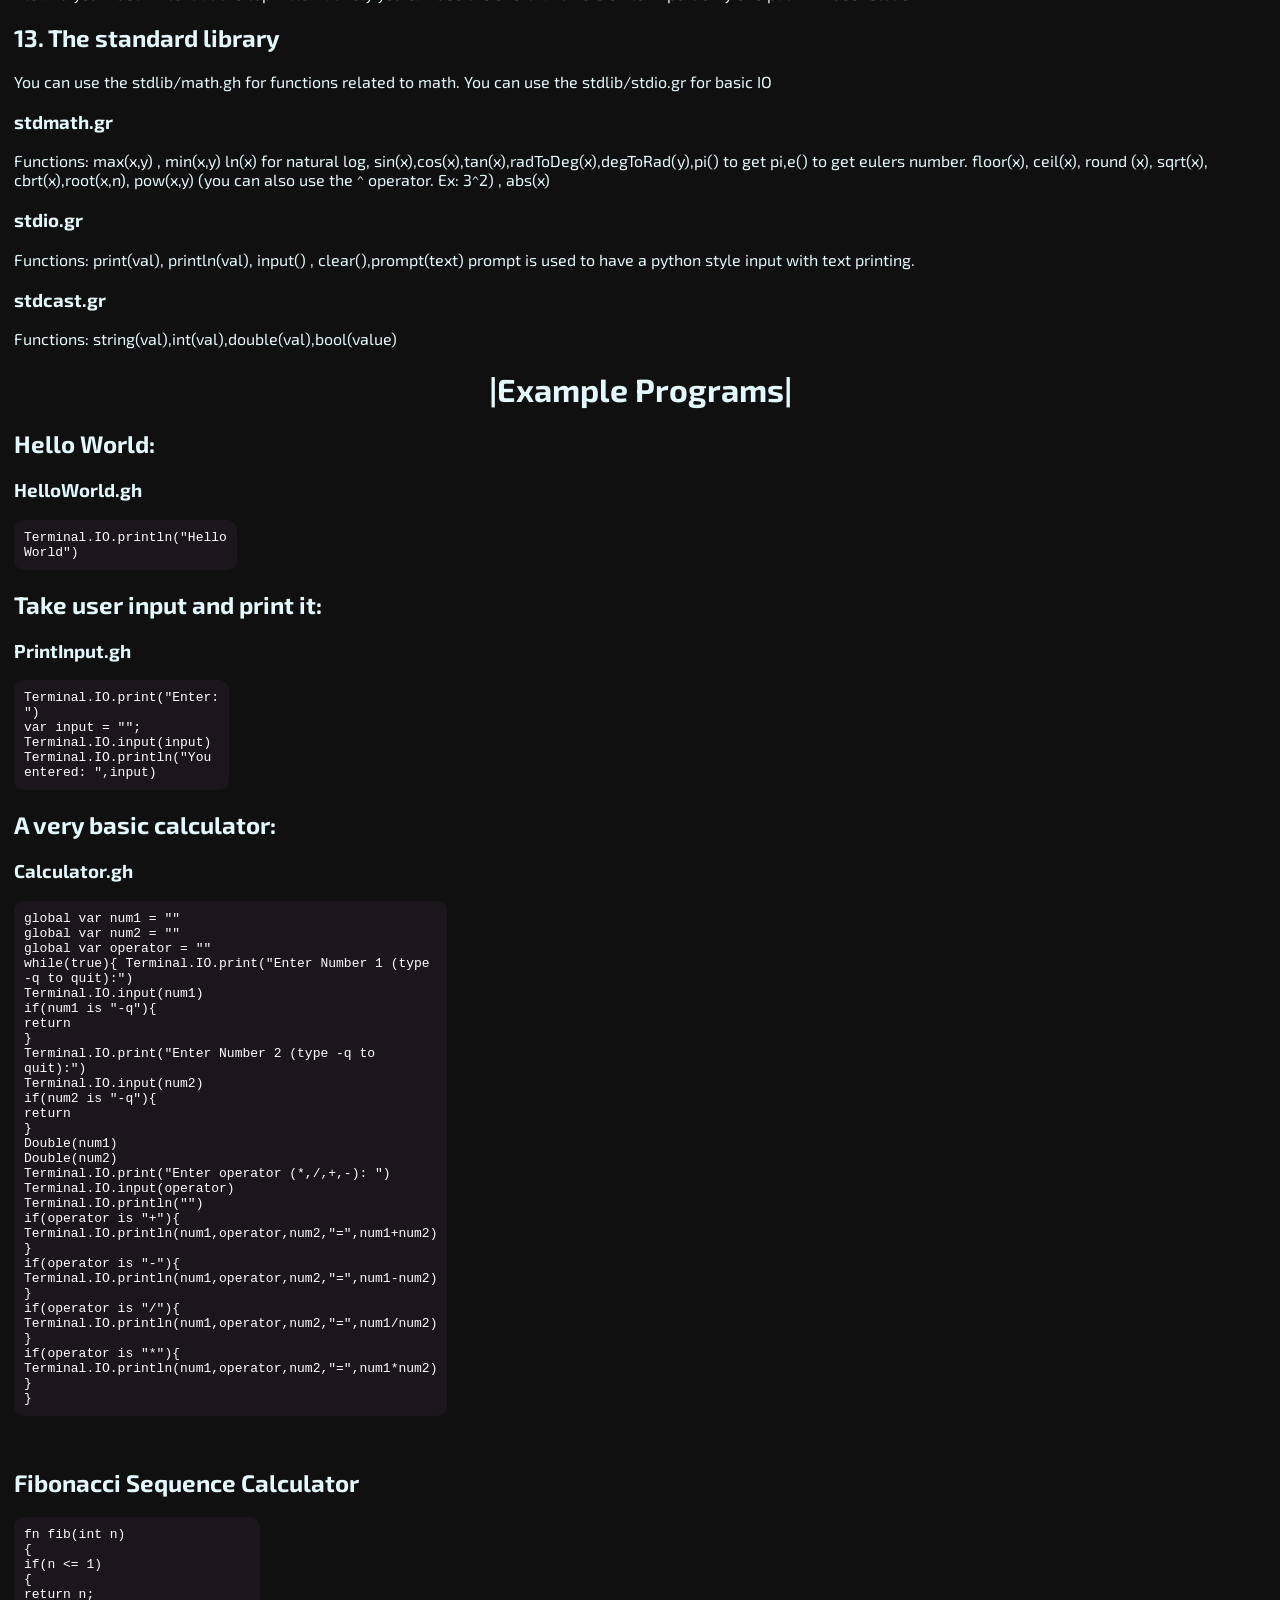
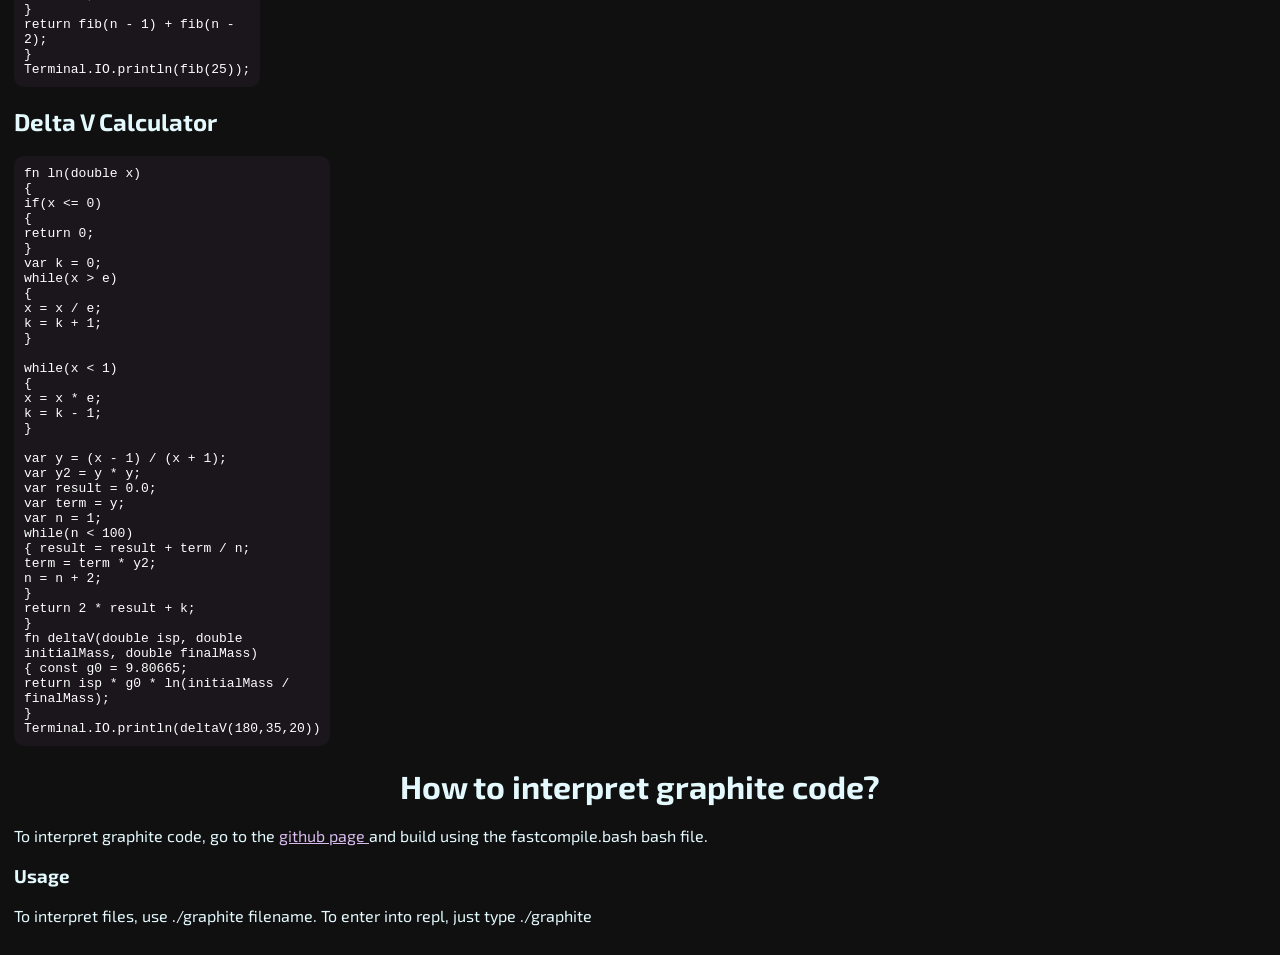
==== commit 918db158: "Updated the Standard Libary, added a shorthand for use and added a new operator that compares types." ====
--- a/documentation/docs.html
+++ b/documentation/docs.html
@@ -23,9 +23,9 @@
     <h2>4. If Else</h2>
     <p>To create a if statement, use the if keyword followed by the condition inside parantheses. Ex: if(x==y){std.print("x is equal to y.")}  The else keyword can only be used after a if statement. The statements inside else only happen if the condition of the if statement is false. Ex: if(2==1){std.print("Correct")}else{std.print("False")}</p>
     <h2>5. Operators</h2>
-    <p>Comparison operators: is,==,<,>,<=,>=,!= (is and == have the same meaning). Logical operators: ||,&&,and,or (||=or,&&=and). Unary operators: !,-,+ (in some conditions the - and + are unary). Binary Operators: +,-,*,/,^ .</p>
+    <p>Comparison operators: is,==,<,>,<=,>=,!=,=== (=== and isType have the same meaning. Note that isType operator is extremely strict. Most math functions return a double so use the stdcast library to cast them to a preferred type) (is and == have the same meaning). Logical operators: ||,&&,and,or (||=or,&&=and). Unary operators: !,-,+ (in some conditions the - and + are unary). Binary Operators: +,-,*,/,^ .</p>
     <h2>6. Casting</h2>
-    <p>You can cast to int using Int(varname). You can cast to a double value using Double(varname). If you want to cast to a string, just do this. var x = 3; x = ""+3;</p>
+    <p>You can cast to a type using the stdcast library. After importing you can do int(expression),bool(expression),string(expression),double(expression). Note that Int() and Double() are deprecated. They only support casting a variable, not an expression.</p>
     <h2>7. Syntax</h2>
     <p>You can either use semicolons or to seperate commands or you can just write it in the next line. Every block of code generates a new scope, but just curly parantheses {} wont generate a new scope. </p>
     <h2>8. Comments</h2>
@@ -37,13 +37,15 @@
     <h2>11. Spaces</h2>
     <p>Spaces are used to organize values together. ex: space Math{ fn add(double a,double b){return a+b} }   Math.add(2,3);</p>
     <h2>12. Imports</h2>
-    <p>You can import files from another folders relative to the current path using use. Ex:   use { "stdlib/math.gh" "stdlib/stdio.gh" "custom.gh"}. You can only write use once per file and you must write it at the top.</p>
+    <p>You can import files from another folders relative to the current path using use. Ex:   use { "stdlib/math.gh" "stdlib/stdio.gh" "custom.gh"}. You can only write use once per file and you must write it at the top. Alternatively you can use the shorthand version to import only one path. Ex: use "stdlib"</p>
     <h2>13. The standard library</h2>
     <p>You can use the stdlib/math.gh for functions related to math. You can use the stdlib/stdio.gr for basic IO</p>
     <h3>stdmath.gr</h3>
     <p>Functions: max(x,y) , min(x,y) ln(x) for natural log, sin(x),cos(x),tan(x),radToDeg(x),degToRad(y),pi() to get pi,e() to get eulers number. floor(x),  ceil(x), round (x), sqrt(x), cbrt(x),root(x,n), pow(x,y) (you can also use the ^ operator. Ex: 3^2) ,  abs(x)</p>
     <h3>stdio.gr</h3>
-    <p>Functions: print(val), println(val), input() , clear()</p>
+    <p>Functions: print(val), println(val), input() , clear(),prompt(text) prompt is used to have a python style input with text printing.</p>
+    <h3>stdcast.gr</h3>
+    <p>Functions: string(val),int(val),double(val),bool(value)</p>
     <center><h1>|Example Programs|</h1></center>
     <h2>Hello World:</h2>
     <h3>HelloWorld.gh</h3>
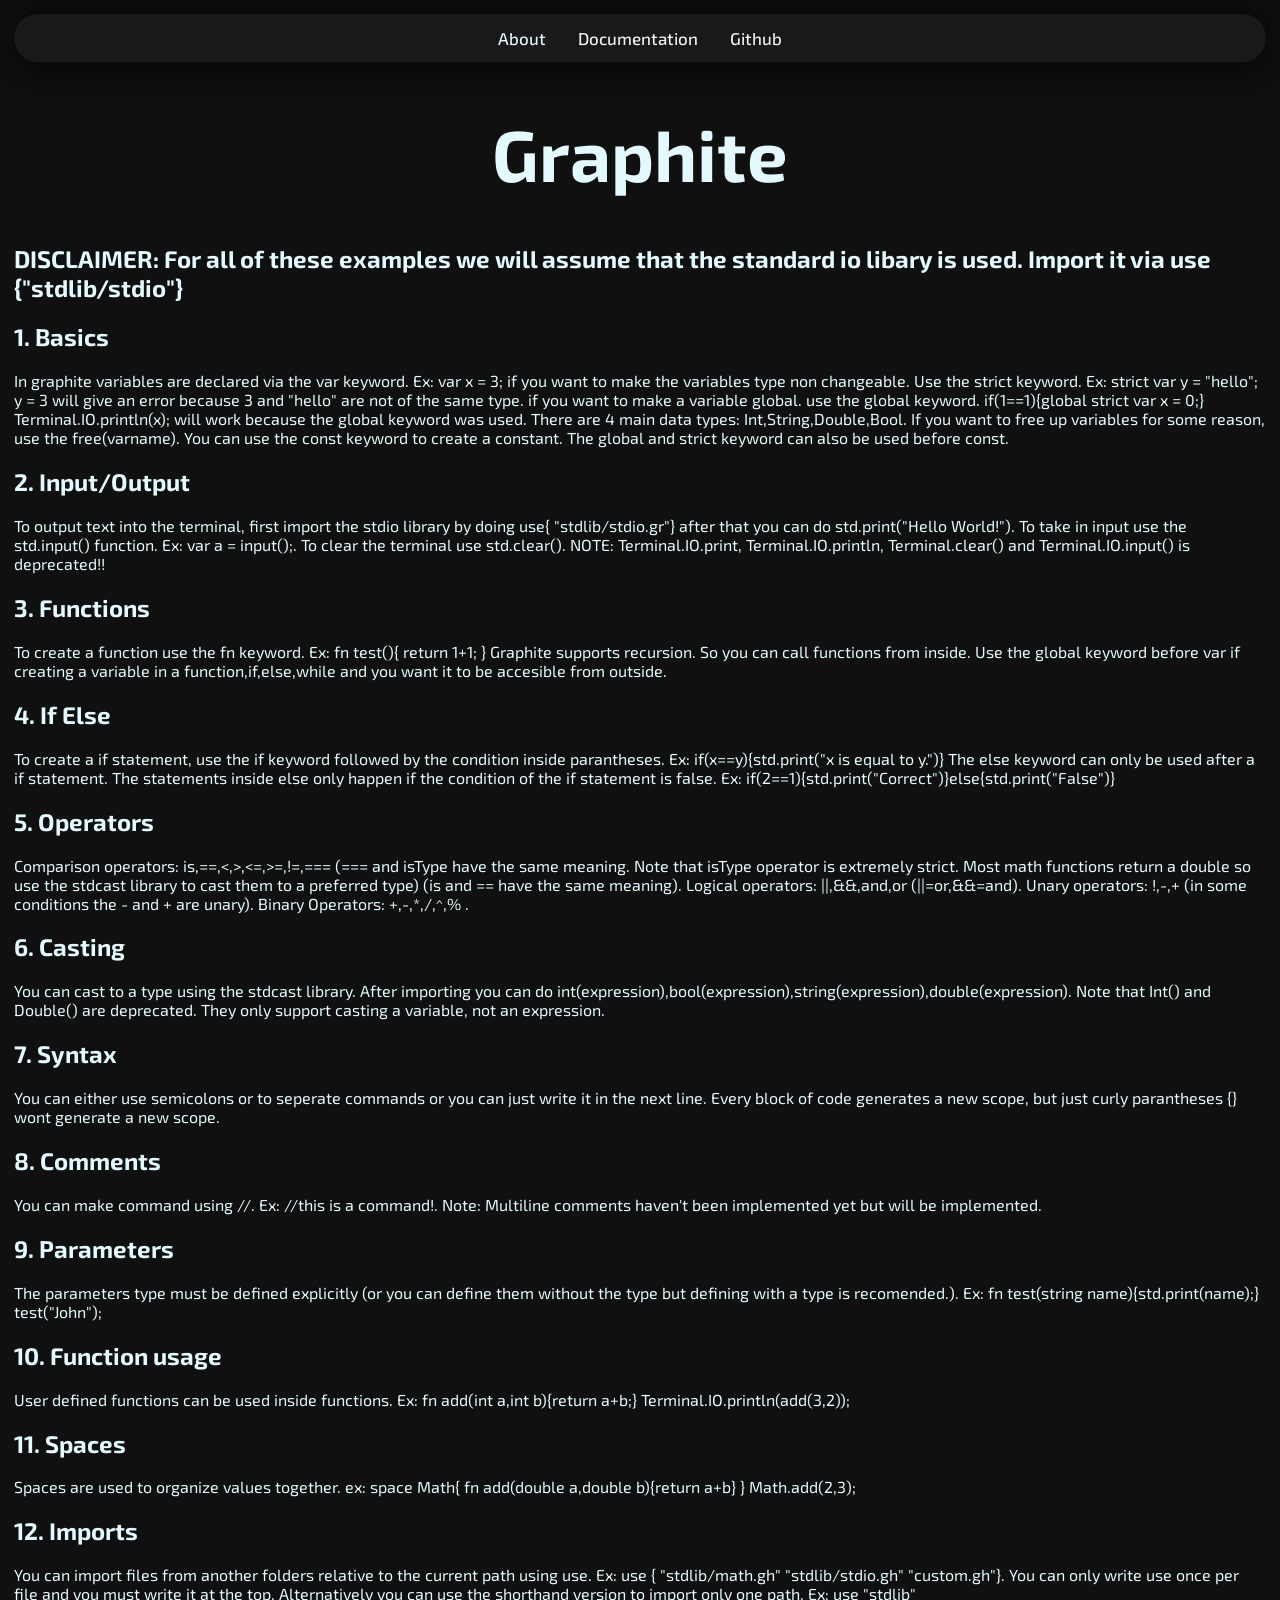
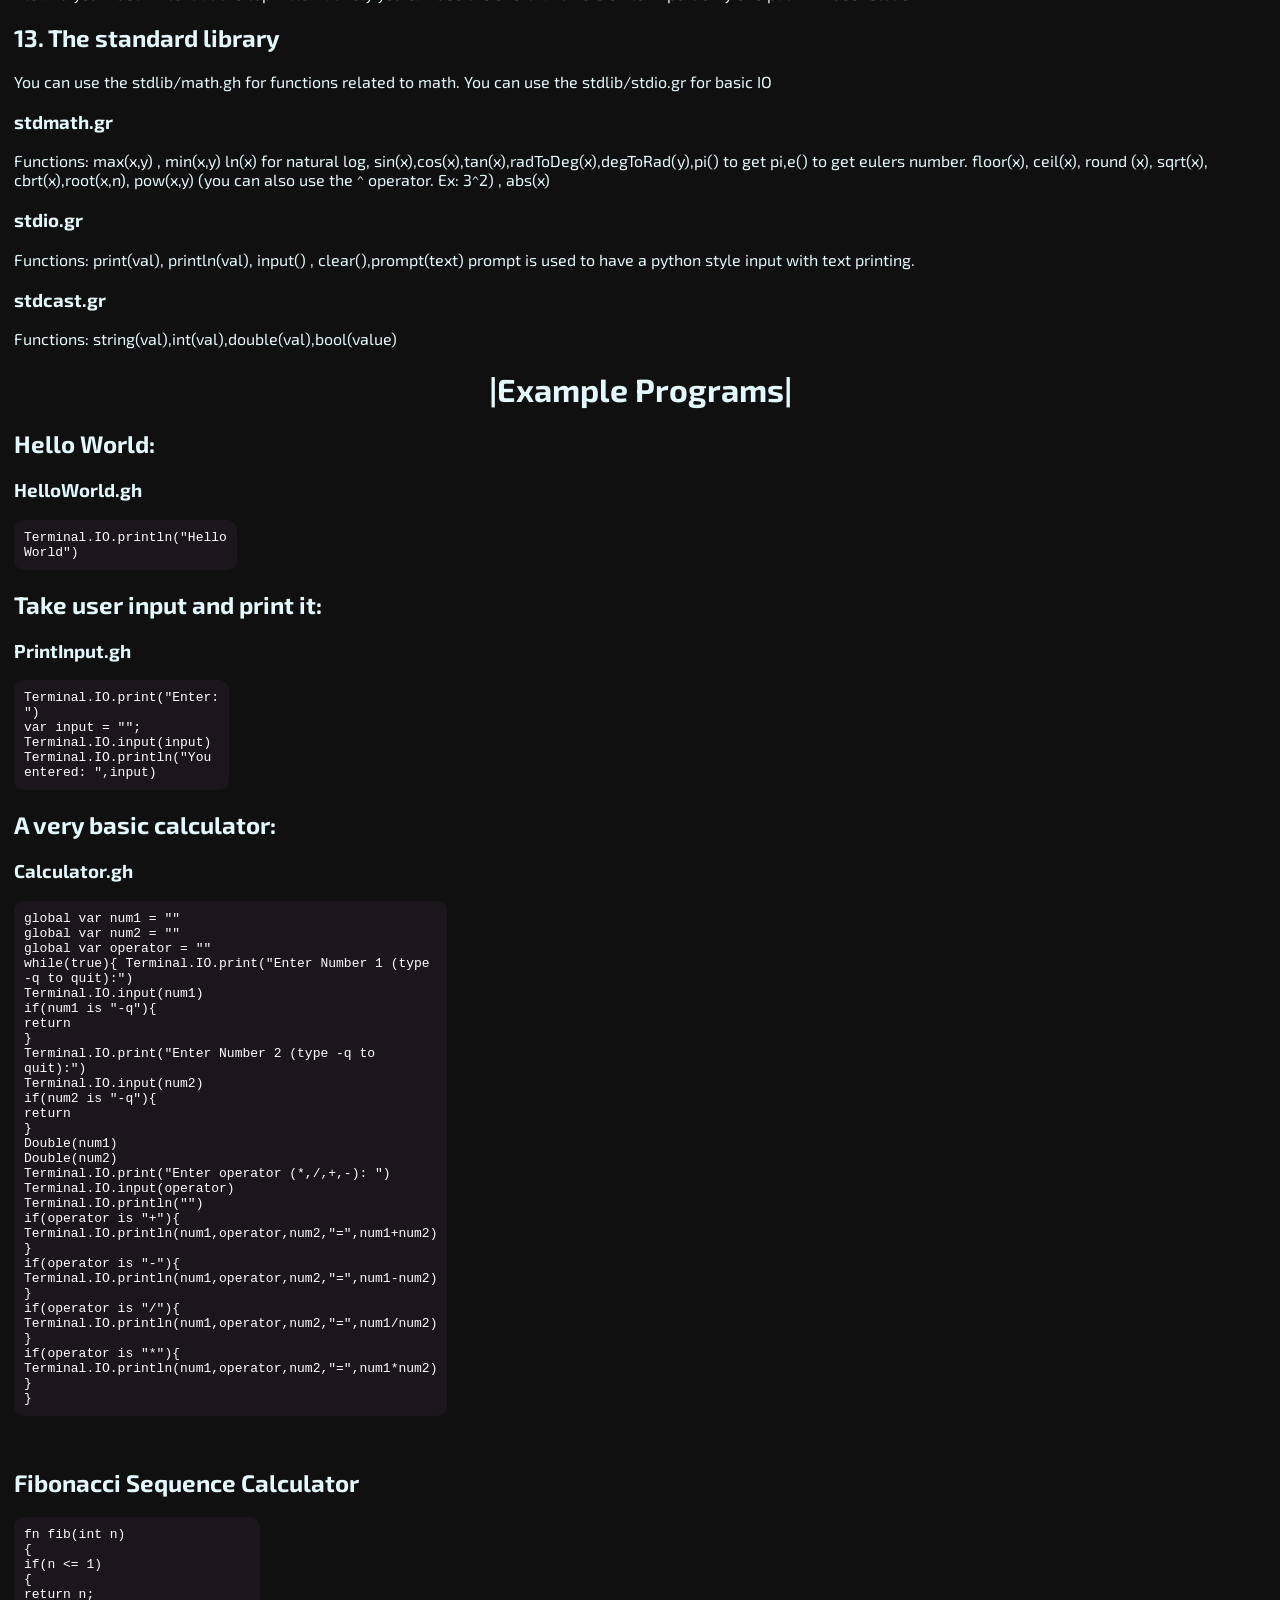
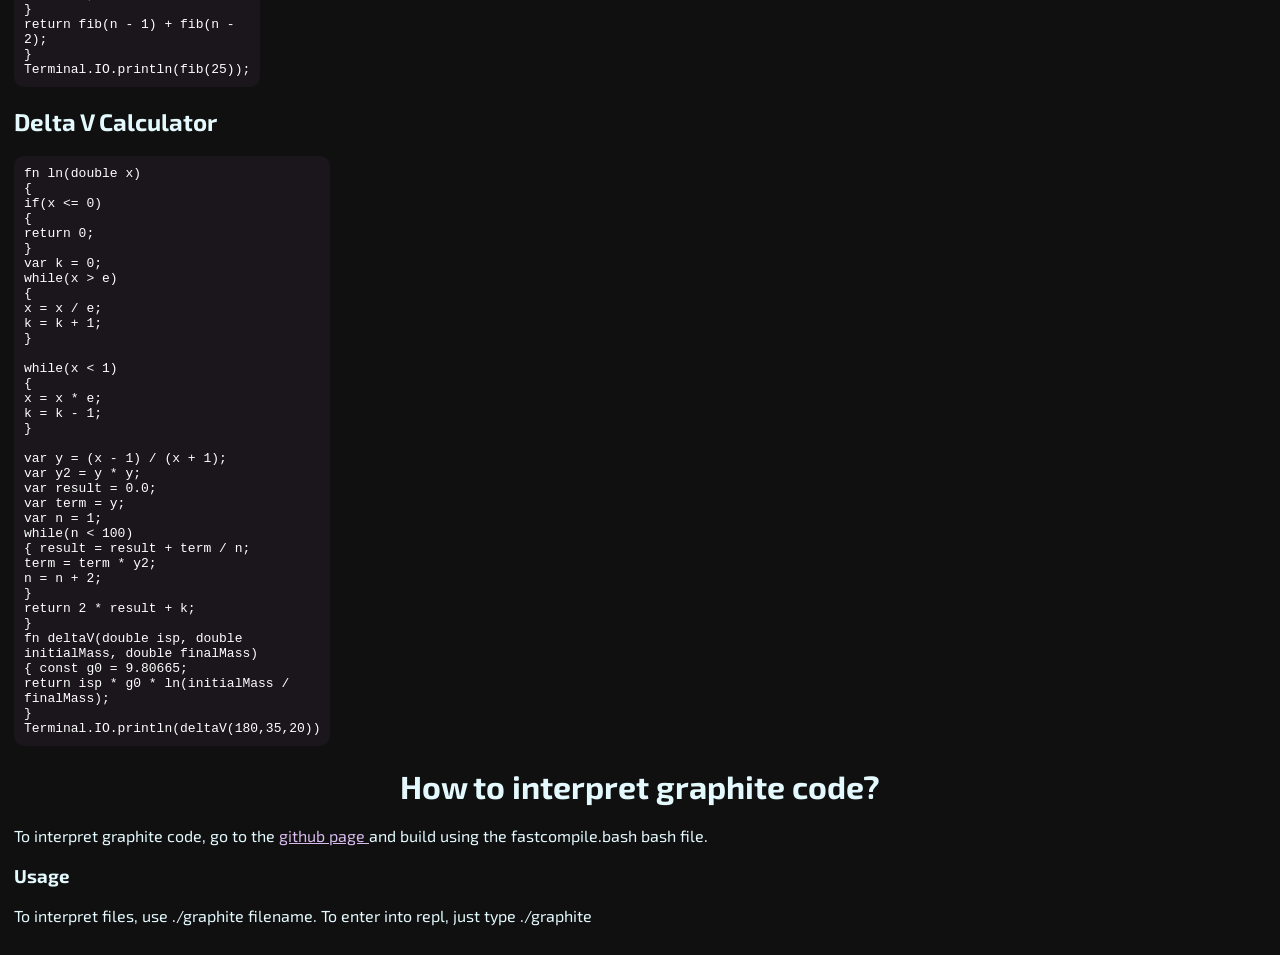
==== commit 0f16abd9: "Updated documentation." ====
--- a/documentation/docs.html
+++ b/documentation/docs.html
@@ -23,7 +23,7 @@
     <h2>4. If Else</h2>
     <p>To create a if statement, use the if keyword followed by the condition inside parantheses. Ex: if(x==y){std.print("x is equal to y.")}  The else keyword can only be used after a if statement. The statements inside else only happen if the condition of the if statement is false. Ex: if(2==1){std.print("Correct")}else{std.print("False")}</p>
     <h2>5. Operators</h2>
-    <p>Comparison operators: is,==,<,>,<=,>=,!=,=== (=== and isType have the same meaning. Note that isType operator is extremely strict. Most math functions return a double so use the stdcast library to cast them to a preferred type) (is and == have the same meaning). Logical operators: ||,&&,and,or (||=or,&&=and). Unary operators: !,-,+ (in some conditions the - and + are unary). Binary Operators: +,-,*,/,^ .</p>
+    <p>Comparison operators: is,==,<,>,<=,>=,!=,=== (=== and isType have the same meaning. Note that isType operator is extremely strict. Most math functions return a double so use the stdcast library to cast them to a preferred type) (is and == have the same meaning). Logical operators: ||,&&,and,or (||=or,&&=and). Unary operators: !,-,+ (in some conditions the - and + are unary). Binary Operators: +,-,*,/,^,% .</p>
     <h2>6. Casting</h2>
     <p>You can cast to a type using the stdcast library. After importing you can do int(expression),bool(expression),string(expression),double(expression). Note that Int() and Double() are deprecated. They only support casting a variable, not an expression.</p>
     <h2>7. Syntax</h2>
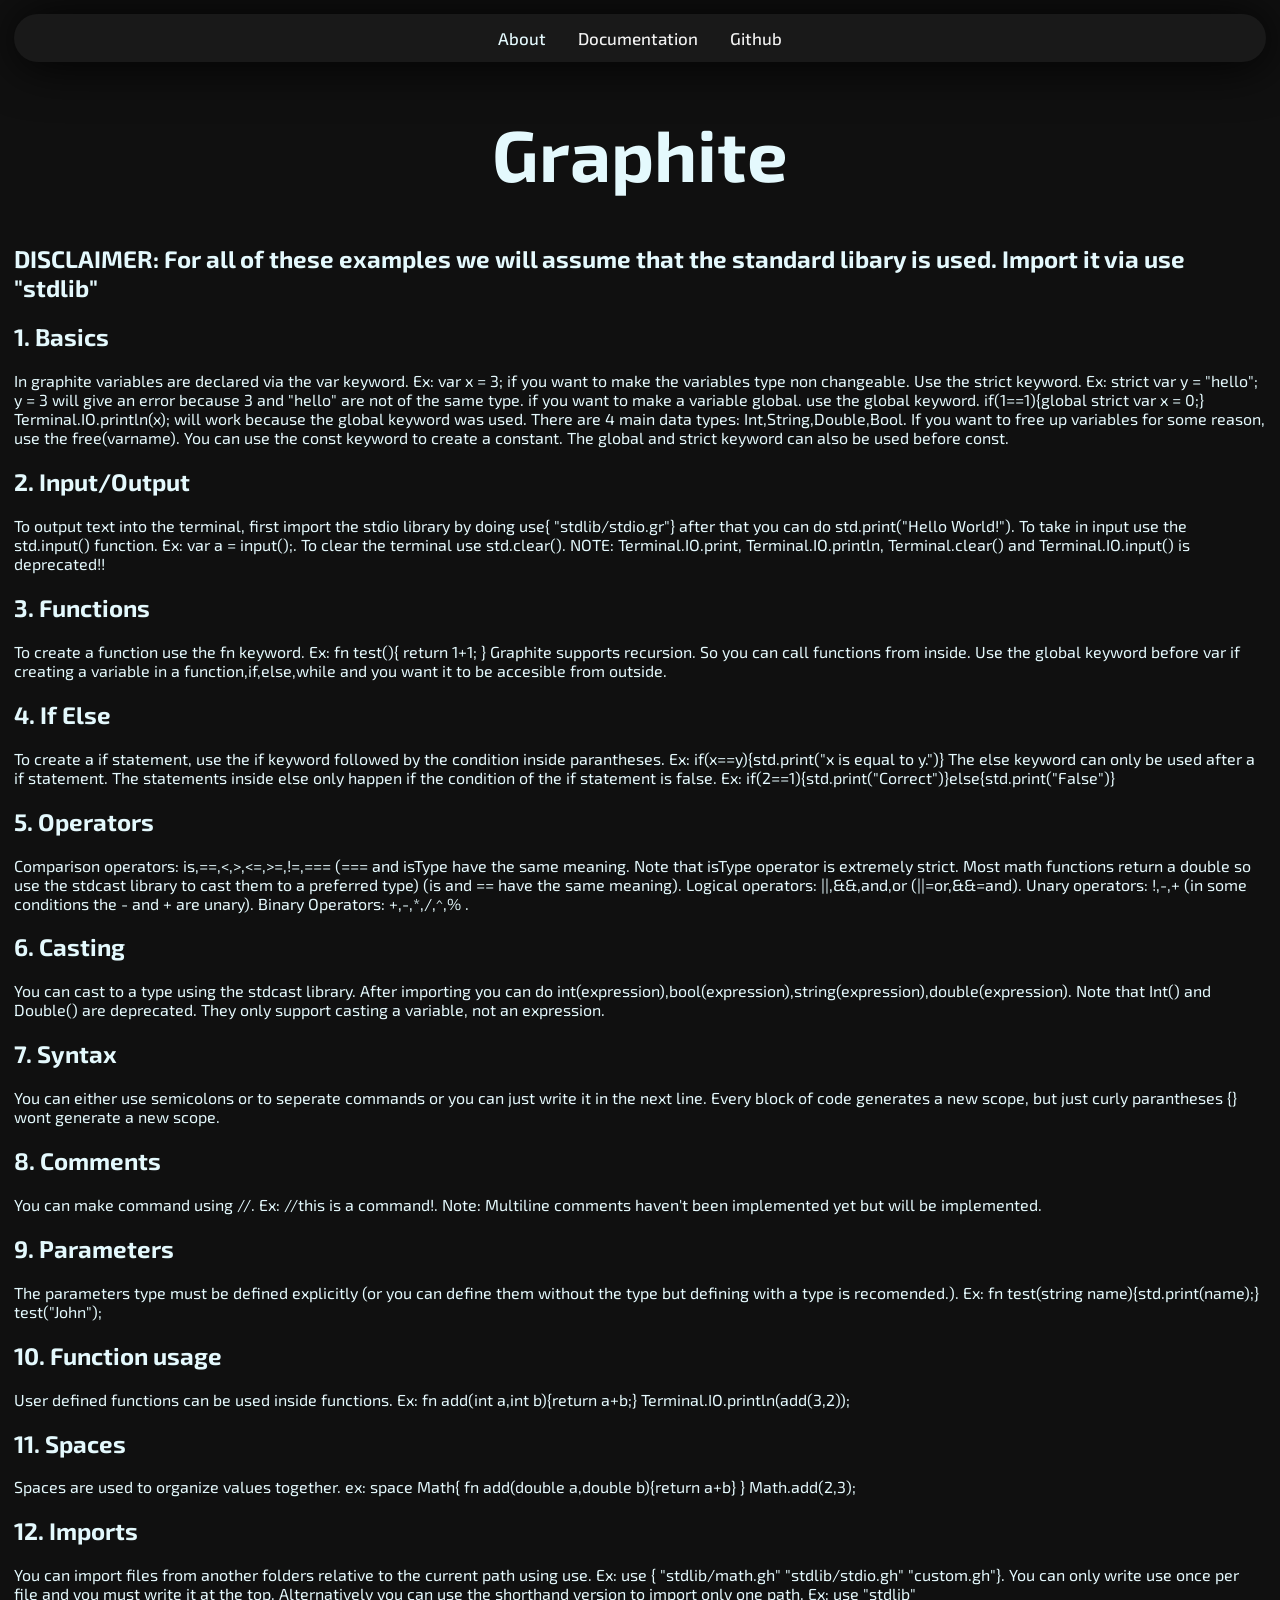
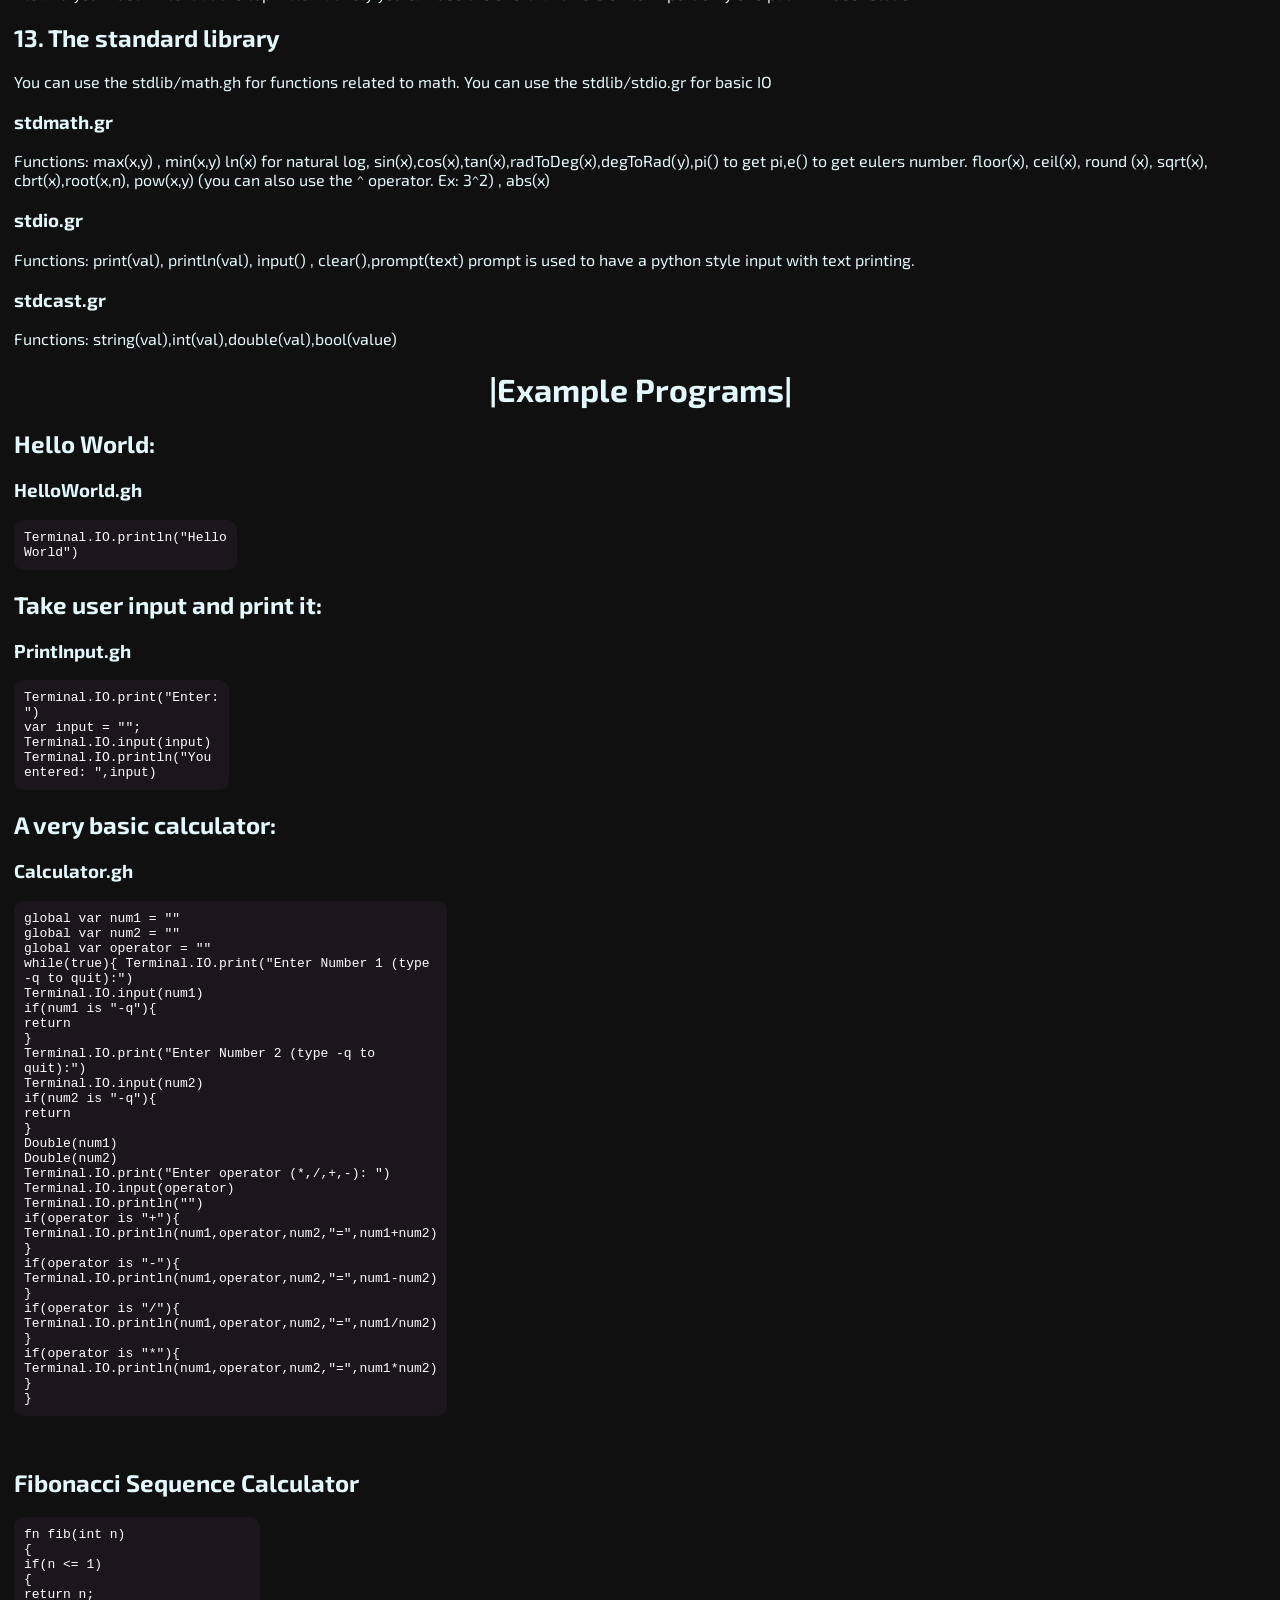
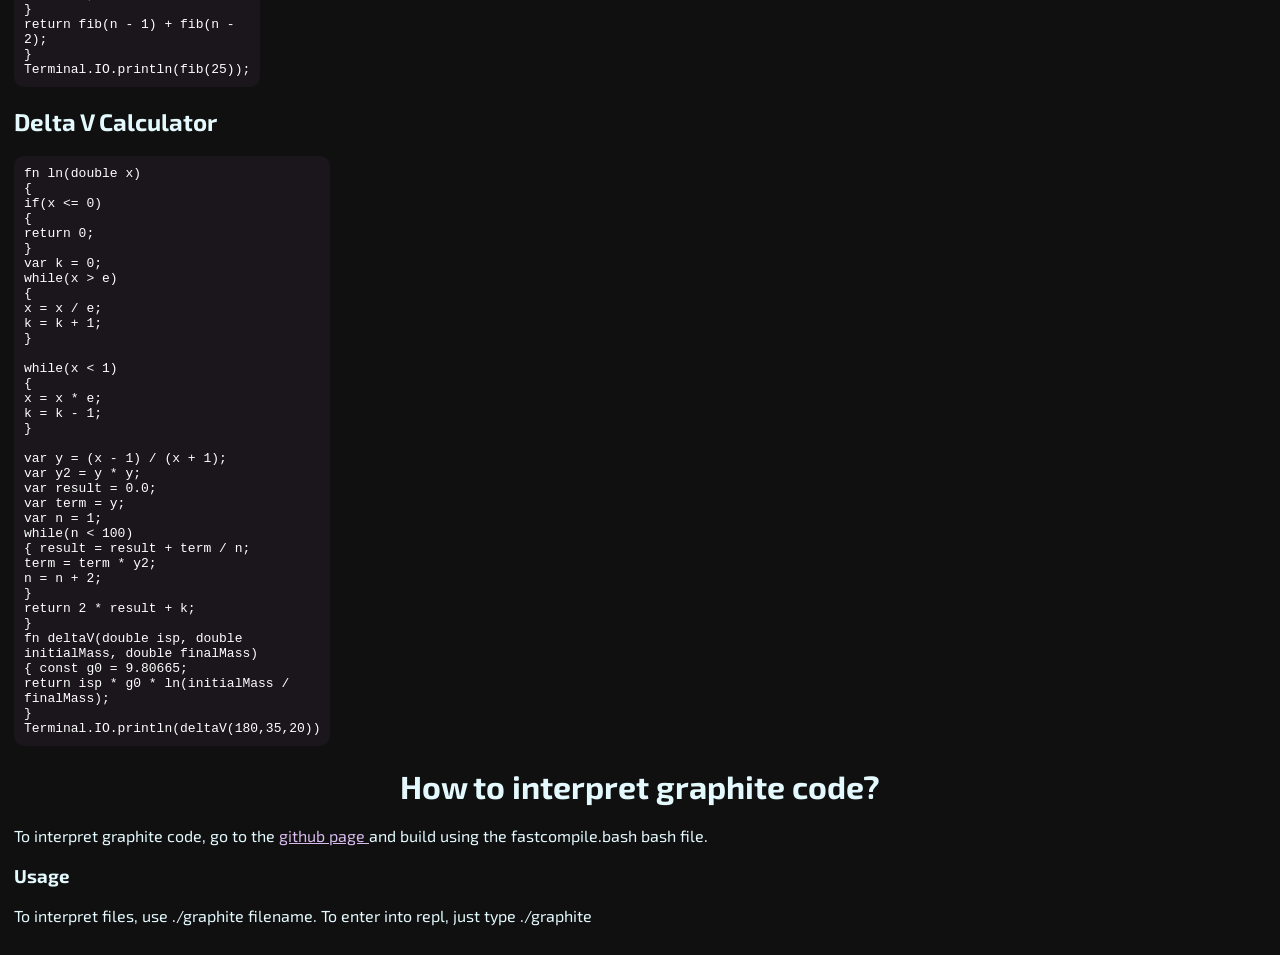
==== commit 4d2a7256: "Optimized the evaluator, added index spesific assignment (doesnt work on nested arrays for now sadly" ====
--- a/documentation/docs.html
+++ b/documentation/docs.html
@@ -13,7 +13,7 @@
     <a href="https://github.com/g0ld5x/Graphite" target="_blank">Github</a>
     </div>
     <center><h1 id="text" class="Name">Graphite</h1></center>
-    <h2>DISCLAIMER: For all of these examples we will assume that the standard io libary is used. Import it via use {"stdlib/stdio"}</h2>
+    <h2>DISCLAIMER: For all of these examples we will assume that the standard libary is used. Import it via use "stdlib" </h2>
     <h2>1. Basics</h2>
     <p>In graphite variables are declared via the var keyword. Ex: var x = 3; if you want to make the variables type non changeable. Use the strict keyword. Ex: strict var y = "hello"; y = 3 will give an error because 3 and "hello" are not of the same type. if you want to make a variable global. use the global keyword. if(1==1){global strict var x = 0;} Terminal.IO.println(x); will work because the global keyword was used. There are 4 main data types: Int,String,Double,Bool. If you want to free up variables for some reason, use the free(varname). You can use the const keyword to create a constant. The global and strict keyword can also be used before const.</p>
     <h2>2. Input/Output</h2>
